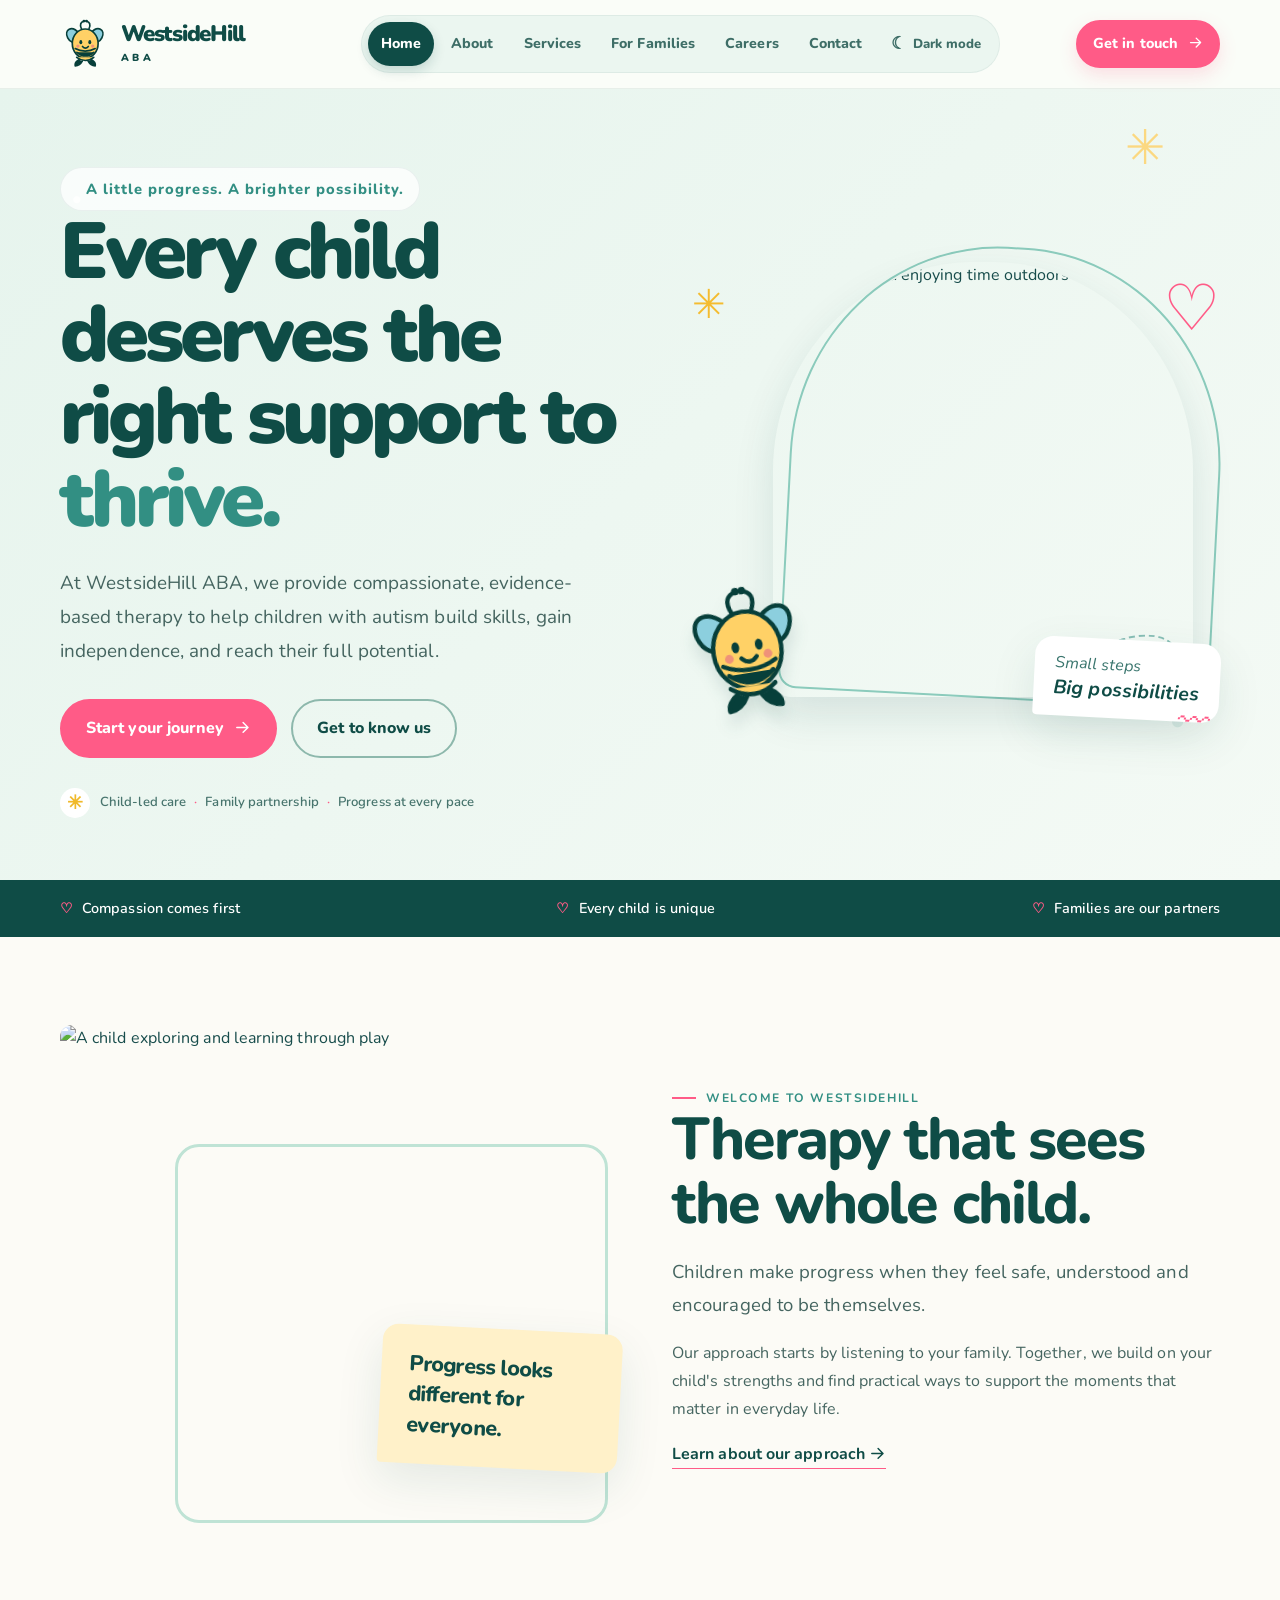
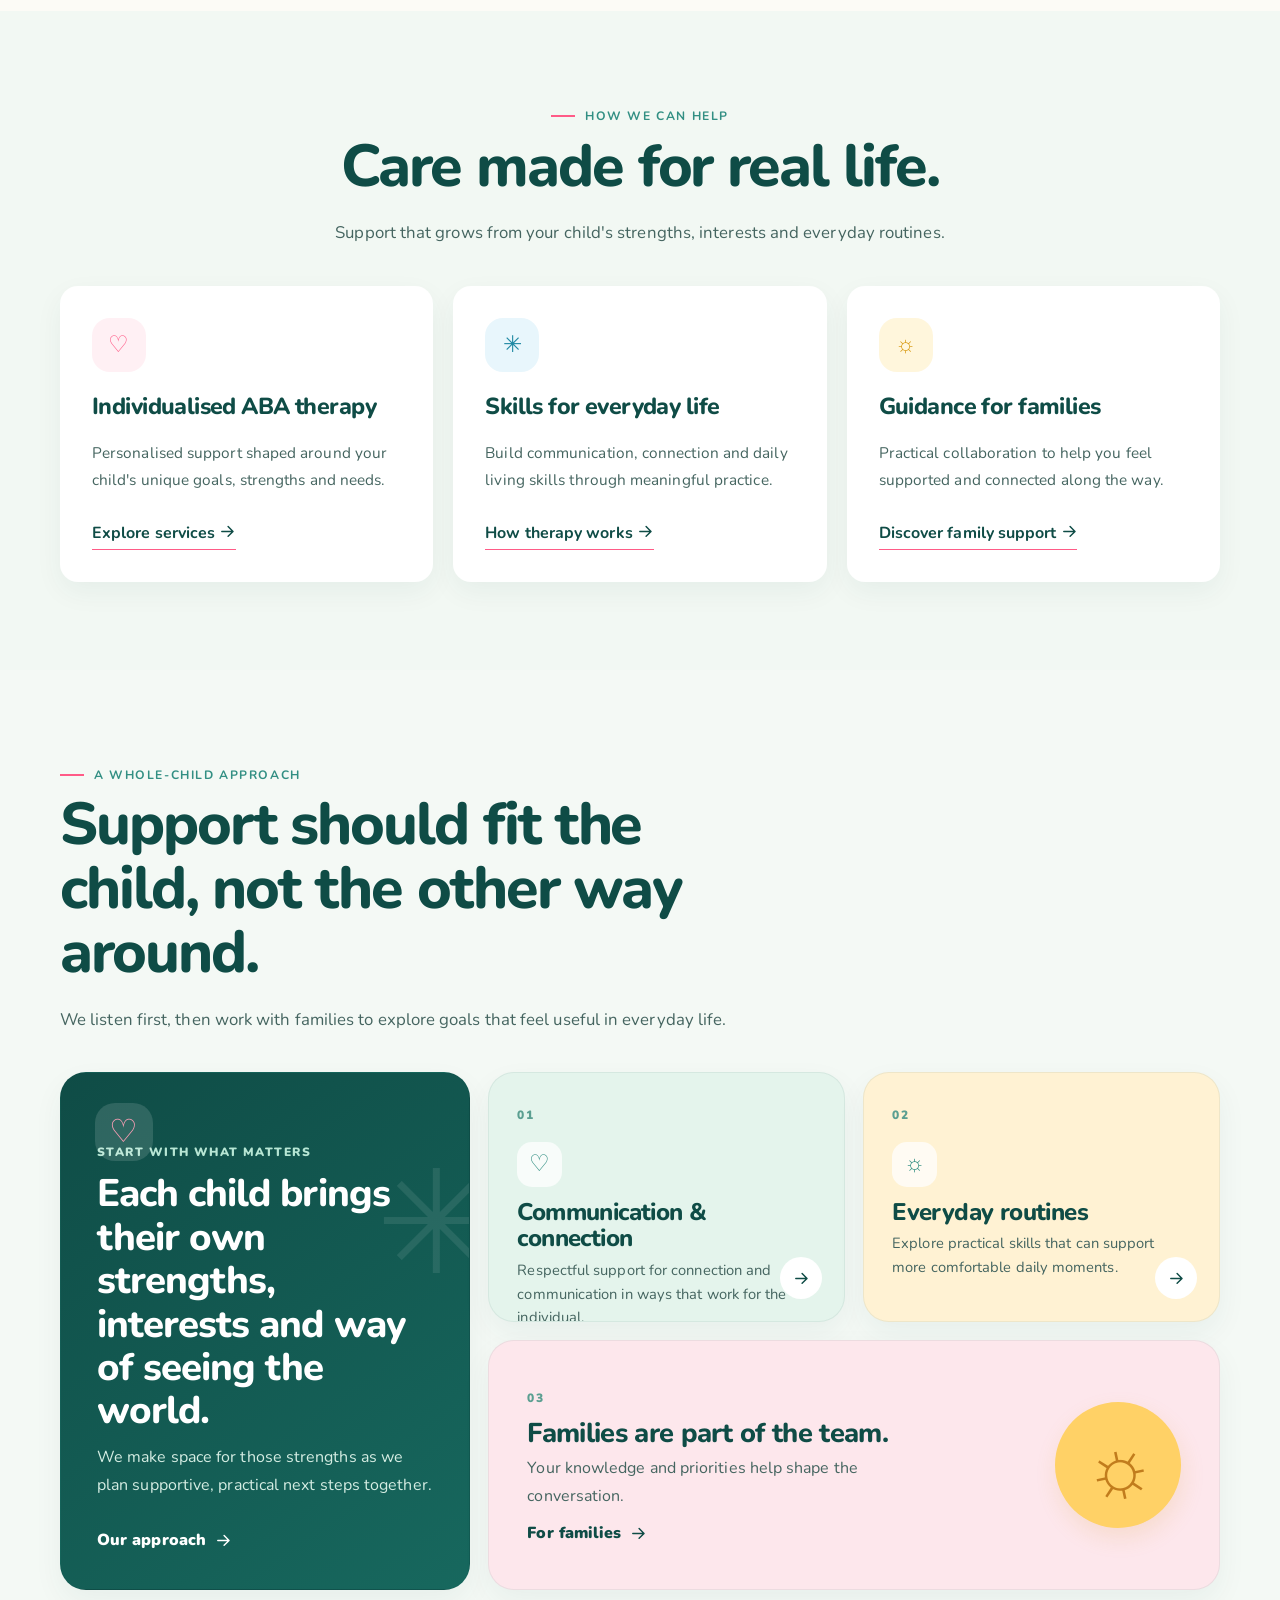
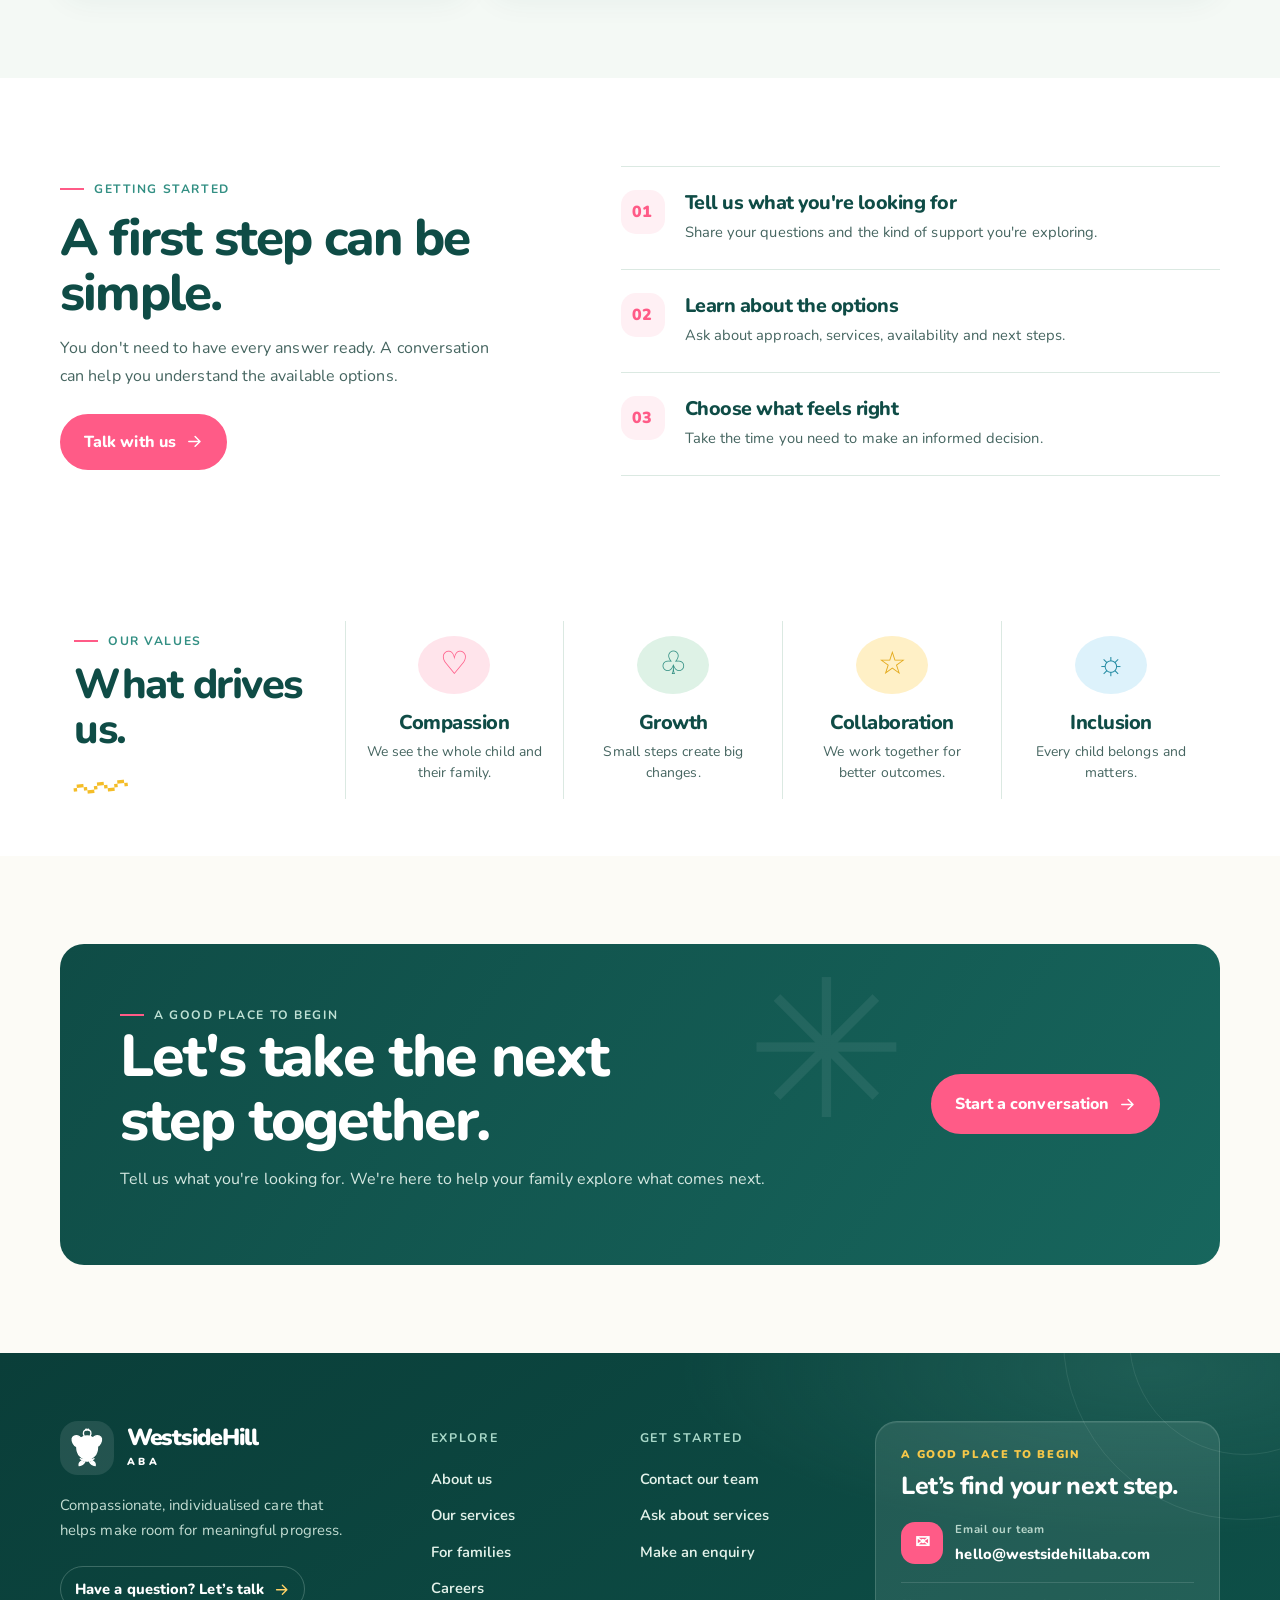
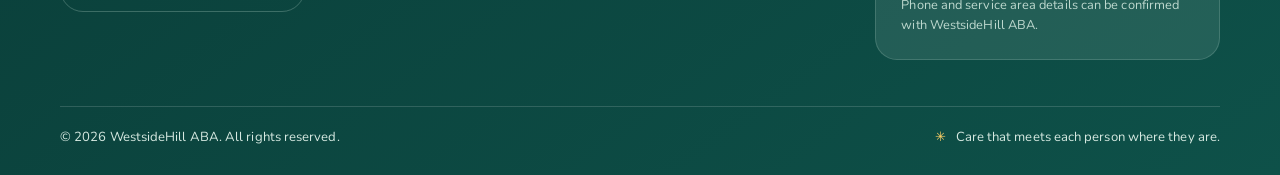
==== index.html @ 53f3d10f "Add files via upload" ====
<!doctype html>
<html lang="en"><head><meta charset="utf-8"><meta name="viewport" content="width=device-width, initial-scale=1"><meta name="description" content="Compassionate, individualised ABA therapy that helps children build meaningful skills alongside the people who know them best."><meta name="theme-color" content="#E6F4ED"><title>WestsideHill ABA | A little progress. A brighter possibility.</title><script>try{if(localStorage.getItem("westsidehill-theme")==="dark")document.documentElement.dataset.theme="dark"}catch(e){}</script><link rel="stylesheet" href="assets/style.css"></head>
<body><div id="site-header"></div><main>
<section class="hero home-hero"><div class="container hero-grid"><div class="hero-copy"><span class="eyebrow">A little progress. A brighter possibility.</span><h1>Every child deserves the right support to <em>thrive.</em></h1><p class="lead">At WestsideHill ABA, we provide compassionate, evidence-based therapy to help children with autism build skills, gain independence, and reach their full potential.</p><div class="hero-actions"><a class="btn" href="contact.html">Start your journey <span><svg class="arrow-icon" viewBox="0 0 24 24" aria-hidden="true" focusable="false"><path d="M4 12h15M13 5l7 7-7 7"/></svg></span></a><a class="btn secondary" href="about.html">Get to know us</a></div><div class="hero-proof"><span class="proof-bee">✳</span><span>Child-led care <i>·</i> Family partnership <i>·</i> Progress at every pace</span></div></div><div class="hero-art"><div class="photo-frame"></div><img class="hero-photo" src="https://images.unsplash.com/photo-1503454537195-1dcabb73ffb9?auto=format&fit=crop&w=1100&q=85" alt="A smiling child enjoying time outdoors"><img class="bee-float" src="assets/bee-mark.svg" alt=""><span class="star" style="left:2%;top:5%">✳</span><span class="scribble" style="right:0;top:6%">♡</span><div class="hero-caption">Small steps<br><strong>Big possibilities</strong><span>〰</span></div><div class="hero-doodle"></div></div></div><span class="decor star-one">✳</span></section>
<div class="trust-strip"><div class="container trust-inner"><span>Compassion comes first</span><span>Every child is unique</span><span>Families are our partners</span></div></div>
<section class="section"><div class="container split"><div class="image-stack reveal"><img src="https://images.unsplash.com/photo-1544776193-352d25ca82cd?auto=format&fit=crop&w=1000&q=85" alt="A child exploring and learning through play"><div class="note-card"><strong>Progress looks different for everyone.</strong></div></div><div class="reveal"><span class="eyebrow">Welcome to WestsideHill</span><h2>Therapy that sees the whole child.</h2><p class="lead">Children make progress when they feel safe, understood and encouraged to be themselves.</p><p>Our approach starts by listening to your family. Together, we build on your child's strengths and find practical ways to support the moments that matter in everyday life.</p><a class="text-link" href="about.html">Learn about our approach <span><svg class="arrow-icon" viewBox="0 0 24 24" aria-hidden="true" focusable="false"><path d="M4 12h15M13 5l7 7-7 7"/></svg></span></a></div></div></section>
<section class="section services-home"><div class="container"><div class="section-head center reveal"><span class="eyebrow">How we can help</span><h2>Care made for real life.</h2><p>Support that grows from your child's strengths, interests and everyday routines.</p></div><div class="cards"><article class="card reveal"><div class="icon-badge coral">♡</div><h3>Individualised ABA therapy</h3><p>Personalised support shaped around your child's unique goals, strengths and needs.</p><a class="text-link" href="services.html">Explore services <svg class="arrow-icon" viewBox="0 0 24 24" aria-hidden="true" focusable="false"><path d="M4 12h15M13 5l7 7-7 7"/></svg></a></article><article class="card reveal"><div class="icon-badge blue">✳</div><h3>Skills for everyday life</h3><p>Build communication, connection and daily living skills through meaningful practice.</p><a class="text-link" href="services.html">How therapy works <svg class="arrow-icon" viewBox="0 0 24 24" aria-hidden="true" focusable="false"><path d="M4 12h15M13 5l7 7-7 7"/></svg></a></article><article class="card reveal"><div class="icon-badge yellow">☼</div><h3>Guidance for families</h3><p>Practical collaboration to help you feel supported and connected along the way.</p><a class="text-link" href="families.html">Discover family support <svg class="arrow-icon" viewBox="0 0 24 24" aria-hidden="true" focusable="false"><path d="M4 12h15M13 5l7 7-7 7"/></svg></a></article></div></div></section>
<section class="section bento-section"><div class="container"><div class="section-head reveal"><span class="eyebrow">A whole-child approach</span><h2>Support should fit the child, not the other way around.</h2><p>We listen first, then work with families to explore goals that feel useful in everyday life.</p></div><div class="bento-grid">
<article class="bento-card bento-main reveal"><div class="bento-symbol">♡</div><span class="bento-kicker">Start with what matters</span><h3>Each child brings their own strengths, interests and way of seeing the world.</h3><p>We make space for those strengths as we plan supportive, practical next steps together.</p><a href="about.html" class="bento-link">Our approach <svg class="arrow-icon" viewBox="0 0 24 24" aria-hidden="true" focusable="false"><path d="M4 12h15M13 5l7 7-7 7"/></svg></a><span class="bento-orbit" aria-hidden="true">✳</span></article>
<article class="bento-card bento-communication reveal"><span class="bento-number">01</span><div class="bento-mini-icon">♡</div><h3>Communication & connection</h3><p>Respectful support for connection and communication in ways that work for the individual.</p><a href="services.html" aria-label="Explore communication and connection support"><svg class="arrow-icon" viewBox="0 0 24 24" aria-hidden="true" focusable="false"><path d="M4 12h15M13 5l7 7-7 7"/></svg></a></article>
<article class="bento-card bento-routines reveal"><span class="bento-number">02</span><div class="bento-mini-icon">☼</div><h3>Everyday routines</h3><p>Explore practical skills that can support more comfortable daily moments.</p><a href="services.html" aria-label="Explore daily living support"><svg class="arrow-icon" viewBox="0 0 24 24" aria-hidden="true" focusable="false"><path d="M4 12h15M13 5l7 7-7 7"/></svg></a></article>
<article class="bento-card bento-family reveal"><div class="bento-family-copy"><span class="bento-number">03</span><h3>Families are part of the team.</h3><p>Your knowledge and priorities help shape the conversation.</p><a class="bento-link" href="families.html">For families <svg class="arrow-icon" viewBox="0 0 24 24" aria-hidden="true" focusable="false"><path d="M4 12h15M13 5l7 7-7 7"/></svg></a></div><div class="family-sun" aria-hidden="true">☼</div></article>
</div></div></section>
<section class="section journey-section"><div class="container journey-wrap"><div class="journey-intro reveal"><span class="eyebrow">Getting started</span><h2>A first step can be simple.</h2><p>You don't need to have every answer ready. A conversation can help you understand the available options.</p><a class="btn" href="contact.html">Talk with us <svg class="arrow-icon" viewBox="0 0 24 24" aria-hidden="true" focusable="false"><path d="M4 12h15M13 5l7 7-7 7"/></svg></a></div><div class="journey-steps"><article class="journey-step reveal"><span>01</span><div><h3>Tell us what you're looking for</h3><p>Share your questions and the kind of support you're exploring.</p></div></article><article class="journey-step reveal"><span>02</span><div><h3>Learn about the options</h3><p>Ask about approach, services, availability and next steps.</p></div></article><article class="journey-step reveal"><span>03</span><div><h3>Choose what feels right</h3><p>Take the time you need to make an informed decision.</p></div></article></div></div></section>
<section class="values-section"><div class="container values-layout"><div class="values-title"><span class="eyebrow">Our values</span><h2>What drives us.</h2><span class="hand-underline">〰</span></div><div class="value"><div class="value-icon pink">♡</div><h3>Compassion</h3><p>We see the whole child and their family.</p></div><div class="value"><div class="value-icon mint">♧</div><h3>Growth</h3><p>Small steps create big changes.</p></div><div class="value"><div class="value-icon gold">☆</div><h3>Collaboration</h3><p>We work together for better outcomes.</p></div><div class="value"><div class="value-icon sky">☼</div><h3>Inclusion</h3><p>Every child belongs and matters.</p></div></div></section>
<section class="section"><div class="container"><div class="cta-band reveal"><div><span class="eyebrow" style="color:#BFE1D5">A good place to begin</span><h2>Let's take the next step together.</h2><p>Tell us what you're looking for. We're here to help your family explore what comes next.</p></div><a class="btn" href="contact.html">Start a conversation <svg class="arrow-icon" viewBox="0 0 24 24" aria-hidden="true" focusable="false"><path d="M4 12h15M13 5l7 7-7 7"/></svg></a></div></div></section>
</main><div id="site-footer"></div><script src="assets/script.js"></script></body></html>
---- assets/style.css ----
@import url('https://fonts.googleapis.com/css2?family=Nunito:wght@400;500;600;700;800;900&display=swap');
:root{--teal:#073F3A;--teal-2:#286D65;--mint:#E5F3EC;--mint-2:#CDE8DE;--blue:#8CCFDE;--yellow:#FFD166;--coral:#EF9279;--cream:#FAF8F1;--ink:#173B39;--white:#fff;--line:#D5E7DF;--shadow:0 16px 45px rgba(7,63,58,.09);--serif:'Playfair Display',Georgia,serif;--sans:'DM Sans',Arial,sans-serif}
*{box-sizing:border-box}html{scroll-behavior:smooth}body{margin:0;background:var(--cream);color:var(--ink);font-family:var(--sans);line-height:1.65}a{color:inherit;text-decoration:none}img{max-width:100%;display:block}button,input,textarea,select{font:inherit}.container{width:min(1160px,calc(100% - 48px));margin:auto}.eyebrow{display:inline-flex;align-items:center;gap:10px;color:var(--teal-2);font-weight:700;letter-spacing:.13em;text-transform:uppercase;font-size:.76rem}.eyebrow:before{content:"";width:24px;height:2px;background:var(--coral)}h1,h2,h3{font-family:var(--serif);font-weight:600;line-height:1.12;color:var(--teal);margin:0 0 20px}h1{font-size:clamp(3rem,7vw,5.7rem);letter-spacing:-.045em}h2{font-size:clamp(2.2rem,4.8vw,3.7rem);letter-spacing:-.035em}h3{font-size:1.55rem}p{margin:0 0 18px;color:#456560}.lead{font-size:1.16rem;max-width:650px}.text-link{font-weight:700;color:var(--teal);border-bottom:1px solid var(--coral);padding-bottom:3px}.btn{display:inline-flex;align-items:center;justify-content:center;gap:10px;padding:15px 22px;border-radius:7px;background:var(--coral);color:#fff;font-weight:700;border:2px solid var(--coral);transition:.22s transform,.22s background,.22s box-shadow}.btn:hover{transform:translateY(-3px);background:#df795f;box-shadow:0 10px 24px rgba(239,146,121,.24)}.btn.secondary{background:transparent;color:var(--teal);border-color:var(--teal)}.btn.secondary:hover{background:var(--teal);color:white}.btn.small{padding:10px 15px;font-size:.9rem}.site-header{position:sticky;top:0;z-index:50;background:rgba(229,243,236,.94);backdrop-filter:blur(14px);border-bottom:1px solid rgba(7,63,58,.08)}.nav-wrap{height:86px;display:flex;align-items:center;justify-content:space-between;gap:24px}.brand{display:flex;align-items:center;gap:9px;min-width:210px}.brand img{width:48px;height:48px}.brand-name{font-family:var(--serif);font-size:1.45rem;line-height:1;color:var(--teal);font-weight:700}.brand-name span{display:block;font:700 .68rem var(--sans);letter-spacing:.35em;margin-top:5px}.nav-links{display:flex;align-items:center;gap:30px}.nav-links a{font-size:.93rem;font-weight:600;color:#315a55;position:relative;padding:8px 0}.nav-links a:after{content:"";position:absolute;left:0;bottom:0;width:0;height:2px;background:var(--coral);transition:width .25s}.nav-links a:hover:after,.nav-links a.active:after{width:100%}.nav-cta{margin-left:4px}.menu-toggle{display:none;background:none;border:0;color:var(--teal);font-size:1.8rem;cursor:pointer}.hero{position:relative;overflow:hidden;background:var(--mint);padding:92px 0 78px}.hero-grid{display:grid;grid-template-columns:1.02fr .98fr;align-items:center;gap:50px}.hero-copy{position:relative;z-index:2}.hero h1 em{font-style:normal;color:var(--teal-2)}.hero .lead{font-size:1.18rem;max-width:590px;margin:26px 0 30px}.hero-actions{display:flex;gap:14px;flex-wrap:wrap}.hero-art{position:relative;min-height:470px}.hero-photo{position:absolute;right:5%;top:3%;width:78%;height:410px;object-fit:cover;border-radius:48% 48% 16px 16px;z-index:1}.photo-frame{position:absolute;right:0;top:0;width:80%;height:430px;border:2px solid var(--teal-2);border-radius:48% 48% 18px 18px;transform:rotate(3deg)}.bee-float{position:absolute;z-index:3;width:145px;left:0;bottom:35px;transform:rotate(-9deg);filter:drop-shadow(0 12px 8px rgba(7,63,58,.12))}.scribble{position:absolute;color:var(--coral);font-size:4rem;font-family:var(--serif);line-height:1}.star{position:absolute;color:#E6B33D;font-size:2.5rem}.hero-doodle{position:absolute;right:8%;bottom:10%;width:100px;height:50px;border:2px dashed var(--teal-2);border-radius:50%;transform:rotate(-18deg);opacity:.55}.trust-strip{background:var(--teal);color:white;padding:17px 0}.trust-inner{display:flex;justify-content:center;gap:clamp(18px,5vw,70px);flex-wrap:wrap;font-size:.9rem;font-weight:600}.trust-inner span:before{content:"✳";color:var(--yellow);margin-right:9px}.section{padding:88px 0}.section-head{max-width:700px;margin-bottom:42px}.section-head.center{text-align:center;margin-inline:auto}.section-head.center .eyebrow{justify-content:center}.section-head p{font-size:1.05rem}.split{display:grid;grid-template-columns:1fr 1fr;gap:64px;align-items:center}.image-stack{position:relative;padding:0 28px 28px 0}.image-stack img{height:470px;width:100%;object-fit:cover;border-radius:12px;position:relative;z-index:1}.image-stack:after{content:"";position:absolute;right:0;bottom:0;width:78%;height:75%;border:3px solid var(--mint-2);border-radius:12px}.note-card{background:var(--yellow);padding:24px 28px;border-radius:8px;max-width:240px;position:absolute;right:-12px;bottom:55px;z-index:2;transform:rotate(3deg);box-shadow:var(--shadow)}.note-card strong{font:600 1.35rem var(--serif);color:var(--teal)}.cards{display:grid;grid-template-columns:repeat(3,1fr);gap:20px}.card{background:white;border:1px solid var(--line);border-radius:12px;padding:30px;transition:.25s transform,.25s box-shadow}.card:hover{transform:translateY(-5px);box-shadow:var(--shadow)}.icon-badge{width:54px;height:54px;border-radius:50%;display:grid;place-items:center;background:var(--mint);color:var(--teal);font-size:1.45rem;margin-bottom:22px}.card p{font-size:.96rem}.card .text-link{display:inline-block;margin-top:8px}.values-grid{display:grid;grid-template-columns:repeat(4,1fr);gap:14px}.value{background:#fff;border:2px solid var(--mint-2);border-radius:12px;padding:27px 22px;min-height:190px}.value .value-icon{font-size:2rem;color:var(--teal-2);margin-bottom:18px}.value h3{font-size:1.35rem;margin-bottom:10px}.value p{font-size:.9rem;margin:0}.cta-band{background:var(--teal);color:white;border-radius:18px;padding:54px 60px;display:flex;align-items:center;justify-content:space-between;gap:32px;position:relative;overflow:hidden}.cta-band:after{content:"✳";position:absolute;right:27%;top:-48px;font-size:12rem;color:rgba(255,255,255,.07)}.cta-band h2{color:white;max-width:600px;margin-bottom:12px}.cta-band p{color:#D4E8E1}.cta-band .btn{position:relative;z-index:2;white-space:nowrap}.page-hero{background:var(--mint);padding:74px 0 70px;position:relative;overflow:hidden}.page-hero h1{font-size:clamp(2.8rem,6vw,4.7rem);max-width:850px}.page-hero .lead{max-width:720px}.crumb{font-size:.85rem;color:var(--teal-2);margin-bottom:22px}.crumb a{text-decoration:underline;text-decoration-color:var(--coral);text-underline-offset:4px}.service-row{display:grid;grid-template-columns:90px 1fr auto;gap:26px;align-items:center;padding:30px 0;border-bottom:1px solid var(--line)}.service-number{font:600 2.5rem var(--serif);color:#9BCFC0}.service-row h3{margin-bottom:8px}.service-row p{max-width:680px;margin:0}.service-row .text-link{white-space:nowrap}.steps{display:grid;grid-template-columns:repeat(3,1fr);gap:18px;counter-reset:step}.step{padding:28px;background:var(--mint);border-radius:12px;counter-increment:step}.step:before{content:"0" counter(step);display:block;font:600 2rem var(--serif);color:var(--coral);margin-bottom:20px}.faq-list{max-width:850px;margin:auto}.faq-item{border-bottom:1px solid var(--line)}.faq-q{width:100%;padding:22px 0;background:none;border:0;text-align:left;display:flex;justify-content:space-between;gap:20px;color:var(--teal);font:600 1.2rem var(--serif);cursor:pointer}.faq-q span:last-child{font:400 1.5rem var(--sans)}.faq-a{display:none;padding:0 40px 20px 0}.faq-item.open .faq-a{display:block}.faq-item.open .faq-q span:last-child{transform:rotate(45deg)}.contact-grid{display:grid;grid-template-columns:.8fr 1.2fr;gap:50px}.contact-panel{background:var(--mint);padding:32px;border-radius:14px}.form{background:#fff;border:1px solid var(--line);border-radius:14px;padding:34px;display:grid;grid-template-columns:1fr 1fr;gap:18px}.field{display:flex;flex-direction:column;gap:7px}.field.full{grid-column:1/-1}.field label{font-weight:700;font-size:.88rem;color:var(--teal)}.field input,.field textarea,.field select{border:1px solid #C8DED5;border-radius:7px;padding:13px 14px;background:#FBFDFB;color:var(--ink);outline:none}.field input:focus,.field textarea:focus,.field select:focus{border-color:var(--teal-2);box-shadow:0 0 0 3px rgba(40,109,101,.1)}.field textarea{min-height:130px;resize:vertical}.form-note{font-size:.82rem;color:#6B8580}.site-footer{background:#073F3A;color:white;padding:62px 0 24px}.footer-grid{display:grid;grid-template-columns:1.4fr 1fr 1fr 1fr;gap:38px;padding-bottom:44px}.footer-brand{display:flex;gap:10px;align-items:center;margin-bottom:18px}.footer-brand img{width:48px;filter:brightness(0) invert(1)}.footer-brand .brand-name{color:white}.site-footer p,.site-footer a{color:#D4E8E1;font-size:.92rem}.site-footer h4{font-size:.9rem;letter-spacing:.1em;text-transform:uppercase;margin:0 0 17px;color:var(--yellow)}.footer-links{display:grid;gap:10px}.footer-bottom{border-top:1px solid rgba(255,255,255,.18);padding-top:20px;display:flex;justify-content:space-between;gap:20px;color:#C5DCD5;font-size:.82rem}.footer-disclaimer{max-width:760px;font-size:.78rem;color:#AFCFC5;margin-top:14px}.reveal{opacity:0;transform:translateY(18px);transition:opacity .7s ease,transform .7s ease}.reveal.visible{opacity:1;transform:none}.decor{position:absolute;pointer-events:none;opacity:.8}.decor.star-one{right:9%;top:20px;color:var(--yellow);font-size:3rem}.decor.loop{right:4%;bottom:15px;width:90px;height:40px;border:2px dashed var(--teal-2);border-radius:50%;transform:rotate(-20deg)}.mobile-cta{display:none}
@media(max-width:900px){.nav-links{gap:17px}.nav-links a{font-size:.86rem}.brand{min-width:auto}.hero-grid{gap:24px}.hero-art{min-height:390px}.hero-photo{height:350px}.photo-frame{height:370px}.cards{grid-template-columns:repeat(2,1fr)}.values-grid{grid-template-columns:repeat(2,1fr)}.footer-grid{grid-template-columns:repeat(2,1fr)}}
@media(max-width:700px){.container{width:min(100% - 36px,560px)}.nav-wrap{height:74px}.brand img{width:42px;height:42px}.brand-name{font-size:1.2rem}.menu-toggle{display:block}.nav-cta{display:none}.nav-links{position:absolute;top:73px;left:0;right:0;background:var(--mint);padding:12px 22px 24px;display:none;flex-direction:column;align-items:stretch;gap:4px;border-bottom:1px solid var(--line);box-shadow:0 18px 24px rgba(7,63,58,.08)}.nav-links.open{display:flex;animation:menuIn .22s ease}.nav-links a{padding:12px 4px;font-size:1rem}.nav-links a:after{bottom:5px}.mobile-cta{display:block;margin-top:12px}.hero{padding:58px 0 52px}.hero-grid{grid-template-columns:1fr;gap:36px}.hero h1{font-size:clamp(2.8rem,13vw,4.2rem)}.hero .lead{font-size:1.05rem;margin:20px 0 24px}.hero-art{min-height:330px;max-width:470px;width:100%;margin:auto}.hero-photo{width:78%;height:300px;right:7%}.photo-frame{width:80%;height:315px;right:1%}.bee-float{width:112px;bottom:10px}.trust-inner{gap:10px 22px;font-size:.78rem}.section{padding:62px 0}.split{grid-template-columns:1fr;gap:36px}.image-stack img{height:350px}.note-card{right:-4px;bottom:35px}.cards{grid-template-columns:1fr}.values-grid{grid-template-columns:1fr 1fr}.value{padding:21px 17px;min-height:170px}.cta-band{padding:34px 26px;display:block}.cta-band .btn{margin-top:18px}.page-hero{padding:52px 0}.page-hero h1{font-size:clamp(2.6rem,12vw,4rem)}.service-row{grid-template-columns:48px 1fr;gap:14px;padding:24px 0}.service-number{font-size:1.8rem}.service-row .text-link{grid-column:2}.steps{grid-template-columns:1fr}.contact-grid{grid-template-columns:1fr;gap:24px}.form{grid-template-columns:1fr;padding:24px}.field.full{grid-column:auto}.footer-grid{grid-template-columns:1fr 1fr;gap:30px 20px}.footer-grid>div:first-child{grid-column:1/-1}.footer-bottom{display:block}.footer-bottom span{display:block;margin-top:8px}}
@media(max-width:390px){.values-grid{grid-template-columns:1fr}.hero-actions .btn{width:100%}.footer-grid{grid-template-columns:1fr}.footer-grid>div:first-child{grid-column:auto}}
@keyframes menuIn{from{opacity:0;transform:translateY(-8px)}to{opacity:1;transform:none}}
@media(prefers-reduced-motion:reduce){*,*:before,*:after{scroll-behavior:auto!important;animation-duration:.01ms!important;transition-duration:.01ms!important}.reveal{opacity:1;transform:none}}

/* WestsideHill's brighter, hand-drawn brand direction */
:root{--teal:#0F4C46;--teal-2:#328F83;--mint:#E6F4ED;--mint-2:#CDE9DD;--blue:#A7D8F0;--yellow:#FFD166;--coral:#FF5B87;--cream:#FCFBF6;--ink:#174C4B;--line:#DBE9E2;--shadow:0 16px 45px rgba(15,76,70,.10)}
.home-hero{padding:78px 0 62px;background:radial-gradient(ellipse at 85% 50%,rgba(255,255,255,.82),transparent 44%),var(--mint)}
.home-hero .hero-grid{grid-template-columns:1.05fr .95fr;gap:25px}.home-hero h1{max-width:660px;font-size:clamp(3.35rem,6.2vw,5.45rem);letter-spacing:-.05em}.home-hero h1 em{color:var(--teal-2)}.home-hero .hero-copy>.eyebrow{letter-spacing:.075em;text-transform:none;font-size:.92rem}.home-hero .hero-copy>.eyebrow:before{width:0}.home-hero .hero .lead,.home-hero .lead{max-width:540px}.home-hero .btn{border-radius:999px;padding:14px 24px}.home-hero .btn.secondary{border-color:#8DB8AC}.home-hero .hero-art{min-height:490px}.home-hero .hero-photo{height:435px;width:78%;border-radius:48% 48% 18px 18px;box-shadow:0 18px 42px rgba(15,76,70,.12)}.home-hero .photo-frame{height:452px;border-color:#8BCBBC}.home-hero .bee-float{width:132px;bottom:20px;left:0}.home-hero .star{color:#F4BC30}.home-hero .scribble{color:var(--coral)}.hero-caption{position:absolute;z-index:4;right:0;bottom:18px;background:#fff;border-radius:18px 18px 18px 4px;padding:15px 20px;color:#39756D;font:italic 1rem var(--serif);box-shadow:var(--shadow);transform:rotate(3deg)}.hero-caption strong{display:block;color:var(--teal);font-size:1.22rem}.hero-caption span{position:absolute;color:var(--coral);right:12px;bottom:-20px;font-size:2rem}.hero-proof{display:flex;align-items:center;gap:10px;margin-top:30px;color:#47746D;font-size:.82rem;font-weight:600}.proof-bee{display:grid;place-items:center;width:30px;height:30px;background:#fff;color:#F0B929;border-radius:50%;font-size:1.2rem}.hero-proof i{font-style:normal;color:var(--coral);padding:0 5px}.trust-strip{background:var(--teal)}.home-hero+.trust-strip .trust-inner{justify-content:space-between}.home-hero+.trust-strip .trust-inner span:before{content:'♡';color:var(--coral)}
.services-home{background:#F2F8F3}.services-home .card{border:0;border-radius:18px;box-shadow:0 10px 28px rgba(15,76,70,.055);padding:32px}.services-home .card h3{font-size:1.45rem}.icon-badge{border-radius:17px}.icon-badge.coral{background:#FFF0F4;color:var(--coral)}.icon-badge.blue{background:#E8F6FC;color:#2089A4}.icon-badge.yellow{background:#FFF6DC;color:#D89A13}
.values-section{padding:48px 0;background:#fff}.values-layout{display:grid;grid-template-columns:1.3fr repeat(4,1fr);align-items:center}.values-title{padding:12px 28px 12px 14px}.values-title h2{font-size:2.6rem;margin:12px 0 0;max-width:230px}.hand-underline{display:block;color:#F4BD28;font-size:3.4rem;line-height:.5;transform:rotate(-6deg);margin:16px 0 0}.values-layout .value{min-height:0;text-align:center;background:none;border:0;border-left:1px solid var(--line);border-radius:0;padding:15px 20px}.value-icon{width:72px;height:58px;margin:0 auto 12px;border-radius:50%;display:grid;place-items:center;font-size:2rem}.value-icon.pink{background:#FFE4EB;color:var(--coral)}.value-icon.mint{background:#DEF2E6;color:#328F83}.value-icon.gold{background:#FFF0C6;color:#E3A91B}.value-icon.sky{background:#DDF2FB;color:#238BA2}.values-layout .value h3{font-size:1.25rem;margin:0 0 8px}.values-layout .value p{font-size:.87rem;margin:0;line-height:1.5}
@media(max-width:900px){.home-hero .hero-grid{grid-template-columns:1fr 1fr}.home-hero h1{font-size:clamp(3rem,6.8vw,4.4rem)}.values-layout{grid-template-columns:repeat(2,1fr);gap:12px}.values-title{grid-column:1/-1;padding:0 10px 8px}.values-title h2{max-width:none}.values-layout .value{border-left:0;border-top:1px solid var(--line)}}
@media(max-width:700px){.home-hero{padding:54px 0 45px}.home-hero .hero-grid{grid-template-columns:1fr;gap:28px}.home-hero h1{font-size:clamp(3rem,12vw,4rem)}.home-hero .hero-art{min-height:345px}.home-hero .hero-photo{height:310px}.home-hero .photo-frame{height:326px}.home-hero .bee-float{width:100px}.hero-caption{bottom:6px;right:0;padding:11px 14px}.hero-proof{align-items:flex-start;font-size:.74rem}.home-hero+.trust-strip .trust-inner{justify-content:center}.values-section{padding:36px 0}.values-title h2{font-size:2.3rem}.values-layout .value{padding:18px 10px}.values-layout .value p{font-size:.82rem}}

/* Shared page system: consistent color, spacious layouts and a single arrow icon */
.arrow-icon{width:1.05em;height:1.05em;display:inline-block;vertical-align:-.16em;flex:none;fill:none;stroke:currentColor;stroke-width:1.8;stroke-linecap:round;stroke-linejoin:round;transition:transform .2s ease}.btn:hover .arrow-icon,.text-link:hover .arrow-icon{transform:translateX(3px)}
.brand-page-hero{background:radial-gradient(circle at 88% 18%,rgba(255,255,255,.8),transparent 22%),linear-gradient(125deg,#E6F4ED 0%,#F3F9F4 100%);padding:66px 0 72px}.brand-page-hero:after{content:"";position:absolute;width:190px;height:190px;border:1px dashed rgba(50,143,131,.24);border-radius:50%;right:7%;bottom:-96px}.brand-page-hero .container{position:relative;z-index:1}.brand-page-hero h1{max-width:850px}.brand-page-hero .lead{max-width:700px}.crumb{margin-bottom:24px}.crumb a{font-weight:600}.page-hero .eyebrow{margin-bottom:10px}
.section[style*="background:#F1F7F2"]{background:#F2F8F3!important}.section-head{margin-bottom:38px}.section-head h2{margin-top:8px}.section-head p{max-width:700px}.section-head.center p{margin-inline:auto}
.service-row{position:relative;background:#fff;border:1px solid var(--line);border-radius:16px;padding:24px 26px;margin:12px 0;grid-template-columns:62px 1fr auto;transition:transform .2s ease,box-shadow .2s ease,border-color .2s ease}.service-row:hover{transform:translateY(-2px);box-shadow:var(--shadow);border-color:#B8DCCF}.service-number{width:48px;height:48px;display:grid;place-items:center;background:#E8F5EE;border-radius:15px;color:var(--teal-2);font-size:1.65rem}.service-row h3{font-size:1.38rem}.service-row .text-link{border:0;display:inline-flex;align-items:center;gap:7px}.steps .step{border:1px solid #DDECE4;background:#fff;border-radius:17px;padding:30px;box-shadow:0 10px 24px rgba(15,76,70,.045)}.steps .step:before{width:48px;height:48px;border-radius:50%;display:grid;place-items:center;background:#FFF0F4;color:var(--coral);font-size:1.2rem;margin-bottom:20px}
.brand-page-hero+.section .image-stack img{border-radius:24px}.image-stack:after{border-color:#BFE3D5;border-radius:24px}.note-card{border-radius:16px 16px 16px 4px;background:#FFF1C9}.values-grid .value{background:#fff;border:1px solid var(--line);border-radius:16px;transition:transform .2s ease,box-shadow .2s ease}.values-grid .value:hover{transform:translateY(-3px);box-shadow:var(--shadow)}.values-grid .value-icon{width:50px;height:50px;display:grid;place-items:center;background:#E6F4ED;border-radius:15px;color:var(--teal-2)}
.contact-grid{align-items:start}.contact-panel{border-radius:20px;background:linear-gradient(145deg,#E6F4ED,#F4FAF5);border:1px solid #D7EAE0}.form{border:1px solid var(--line);border-radius:20px;box-shadow:0 12px 34px rgba(15,76,70,.055)}.field input,.field textarea,.field select{border-radius:10px}.field input:focus,.field textarea:focus,.field select:focus{border-color:var(--teal-2);box-shadow:0 0 0 4px rgba(50,143,131,.12)}.faq-item{border-color:#D9E9E1}.faq-q{font-size:1.25rem}.faq-item.open .faq-q{color:var(--teal-2)}
.cta-band{border-radius:24px;background:linear-gradient(125deg,#0F4C46,#17665D)}.cta-band .btn{border-radius:999px;min-width:180px}.site-footer{background:#0B403C}.footer-links a:hover{color:#FFD166}.site-header{background:rgba(230,244,237,.94)}
@media(max-width:700px){.brand-page-hero{padding:48px 0 52px}.brand-page-hero:after{width:120px;height:120px;right:-20px;bottom:-65px}.service-row{grid-template-columns:44px 1fr;gap:12px;padding:20px 16px}.service-number{width:40px;height:40px;font-size:1.3rem}.service-row h3{font-size:1.2rem}.service-row .text-link{grid-column:2}.brand-page-hero+.section .image-stack img{height:330px}.contact-panel,.form{padding:25px}.cta-band{border-radius:19px}}

/* Friendly type, more expressive navigation, and consistent page polish */
:root{--sans:'Nunito',Arial,sans-serif;--serif:'Nunito',Arial,sans-serif}
body{font-family:var(--sans);font-size:16px;letter-spacing:.005em}
h1,h2,h3,.brand-name,.note-card strong,.faq-q{font-family:var(--serif);letter-spacing:-.035em;font-weight:800}
h1{line-height:1.04;letter-spacing:-.045em}h2{line-height:1.08}h3{letter-spacing:-.025em}
p{line-height:1.75}
.site-header{background:rgba(250,253,249,.88);border-bottom:1px solid rgba(15,76,70,.08);transition:background .3s ease,box-shadow .3s ease,border-color .3s ease}
.site-header.is-scrolled{background:rgba(255,255,255,.96);box-shadow:0 10px 30px rgba(15,76,70,.10);border-color:rgba(15,76,70,.04)}
.nav-wrap{height:88px;transition:height .3s ease}.is-scrolled .nav-wrap{height:74px}
.brand{gap:11px;min-width:225px;transition:transform .25s ease}.brand:hover{transform:translateY(-1px)}.brand img{width:50px;height:50px;transition:transform .35s cubic-bezier(.2,.8,.2,1)}.brand:hover img{transform:rotate(-8deg) scale(1.05)}.brand-name{font-size:1.4rem;line-height:.98;font-weight:900;letter-spacing:-.055em}.brand-name span{font-family:var(--sans);font-weight:900;letter-spacing:.32em;font-size:.64rem;margin-top:6px}
.nav-links{gap:4px;padding:6px;background:rgba(230,244,237,.7);border:1px solid rgba(15,76,70,.06);border-radius:999px}
.nav-links a:not(.btn){z-index:0;padding:10px 13px;border-radius:999px;font-size:.89rem;font-weight:800;color:#3E6E67;transition:color .22s ease,transform .22s ease,background .22s ease}
.nav-links a:not(.btn):after{display:none}.nav-links a:not(.btn):hover{color:var(--teal);transform:translateY(-1px);background:rgba(255,255,255,.85)}.nav-links a.active:not(.btn){color:#fff;background:var(--teal);box-shadow:0 5px 12px rgba(15,76,70,.18)}
.nav-cta{margin-left:0;box-shadow:0 7px 18px rgba(255,91,135,.19)}.btn{border-radius:999px;font-weight:800;letter-spacing:.005em}.btn:focus-visible,.nav-links a:focus-visible,.menu-toggle:focus-visible,.faq-q:focus-visible,.text-link:focus-visible{outline:3px solid #F2BC35;outline-offset:3px}
.menu-toggle{width:46px;height:46px;border-radius:50%;border:1px solid rgba(15,76,70,.12);background:#fff;display:none;align-items:center;justify-content:center;flex-direction:column;gap:5px;padding:0;box-shadow:0 4px 12px rgba(15,76,70,.07)}.menu-toggle span{width:18px;height:2px;border-radius:2px;background:var(--teal);transition:transform .24s ease,opacity .2s ease,width .2s ease}.menu-toggle span:nth-child(2){width:13px;margin-left:5px}.menu-toggle.is-open span:first-child{transform:translateY(7px) rotate(45deg)}.menu-toggle.is-open span:nth-child(2){opacity:0;width:18px}.menu-toggle.is-open span:last-child{transform:translateY(-7px) rotate(-45deg)}
.arrow-icon{width:1.05em;height:1.05em;stroke-width:2.1}
.hero,.home-hero{background-image:radial-gradient(circle at 6% 14%,rgba(255,255,255,.82) 0 3px,transparent 4px),radial-gradient(circle at 92% 80%,rgba(50,143,131,.12) 0 5px,transparent 6px),linear-gradient(135deg,#E6F4ED,#F4FAF5)}
.home-hero .hero-copy>.eyebrow{background:rgba(255,255,255,.75);padding:9px 15px;border-radius:999px;border:1px solid rgba(15,76,70,.07);font-weight:800}.home-hero h1{font-weight:900}.home-hero .lead{line-height:1.8}
.brand-page-hero{background-image:radial-gradient(circle at 90% 12%,rgba(255,255,255,.8),transparent 24%),linear-gradient(135deg,#E6F4ED 0%,#F8FBF6 100%)}.brand-page-hero h1{font-size:clamp(3rem,6vw,4.75rem);font-weight:900;max-width:900px}.brand-page-hero .eyebrow{padding:7px 13px;border-radius:999px;background:rgba(255,255,255,.65);letter-spacing:.09em}
.card,.value,.step,.contact-panel,.form{box-shadow:0 10px 28px rgba(15,76,70,.055)}.card{border-radius:20px}.card h3{font-size:1.48rem}.icon-badge{border-radius:18px}.values-layout .value{box-shadow:none}.service-row{border-radius:18px}.contact-panel,.form{border-radius:22px}
.faq-q{font-weight:800}.faq-item{transition:padding .2s ease}.faq-item.open{padding-left:14px;border-left:3px solid var(--coral)}
.reveal{transition:opacity .65s ease,transform .65s cubic-bezier(.2,.75,.25,1);transition-delay:var(--reveal-delay,0ms)}.reveal.visible{transition-delay:0ms}.card.reveal,.service-row.reveal,.step.reveal,.faq-item.reveal,.value.reveal{transform:translateY(16px) scale(.99)}.card.reveal.visible,.service-row.reveal.visible,.step.reveal.visible,.faq-item.reveal.visible,.value.reveal.visible{transform:none}
.site-footer{background:linear-gradient(140deg,#0B403C,#0F5149)}.footer-brand img{transition:transform .3s ease}.footer-brand:hover img{transform:rotate(-8deg)}
@media(max-width:1000px){.nav-links{gap:1px}.nav-links a:not(.btn){padding:9px 10px;font-size:.84rem}.brand{min-width:auto}.brand-name{font-size:1.25rem}}
@media(max-width:700px){body.menu-open{overflow:hidden}.site-header{background:rgba(255,255,255,.96)}.nav-wrap,.is-scrolled .nav-wrap{height:72px}.menu-toggle{display:flex;position:relative;z-index:61}.nav-cta{display:none}.nav-links{position:fixed;inset:72px 0 0;z-index:60;display:flex;flex-direction:column;align-items:stretch;justify-content:flex-start;gap:8px;padding:22px 24px 32px;border:0;border-radius:0;background:rgba(246,251,247,.98);backdrop-filter:blur(20px);box-shadow:0 20px 40px rgba(15,76,70,.13);visibility:hidden;opacity:0;transform:translateY(-12px);transition:opacity .25s ease,transform .3s cubic-bezier(.2,.8,.2,1),visibility .3s;overflow-y:auto}.nav-links.open{display:flex;visibility:visible;opacity:1;transform:none;animation:none}.nav-links a:not(.btn){display:flex;align-items:center;justify-content:space-between;padding:15px 16px;border-radius:14px;background:rgba(255,255,255,.7);font-size:1.05rem}.nav-links a:not(.btn):after{display:block;content:'›';position:static;width:auto;height:auto;background:none;color:#92BDB0;font-size:1.5rem;line-height:1;transition:transform .2s ease}.nav-links a:not(.btn):hover:after{transform:translateX(4px)}.nav-links a.active:not(.btn){color:#fff;background:var(--teal)}.nav-links a.active:not(.btn):after{color:#fff}.mobile-cta{display:flex;margin-top:8px;padding:15px 18px;justify-content:center}.brand-page-hero h1{font-size:clamp(2.7rem,11vw,4rem)}.home-hero .hero-copy>.eyebrow{font-size:.78rem}.reveal{transition-duration:.5s}}
@media(prefers-reduced-motion:reduce){.site-header,.nav-wrap,.brand,.brand img,.nav-links,.nav-links a,.menu-toggle span,.reveal,.card,.service-row,.step,.faq-item{transition:none!important;animation:none!important}.reveal{opacity:1;transform:none!important}}

/* Landing-page bento and responsive navigation panel */
.bento-section{background:#F4F9F5}.bento-section .section-head{max-width:760px}.bento-section .section-head h2{max-width:700px}.bento-grid{display:grid;grid-template-columns:1.15fr 1fr 1fr;grid-template-rows:250px 250px;gap:18px}.bento-card{position:relative;overflow:hidden;border-radius:26px;padding:28px;border:1px solid rgba(15,76,70,.07);box-shadow:0 12px 30px rgba(15,76,70,.055);transition:transform .28s ease,box-shadow .28s ease}.bento-card:hover{transform:translateY(-4px);box-shadow:0 20px 40px rgba(15,76,70,.11)}.bento-main{grid-row:span 2;background:linear-gradient(145deg,#0F4C46,#17685E);color:#fff;padding:36px;display:flex;flex-direction:column;align-items:flex-start;justify-content:flex-end}.bento-symbol{position:absolute;top:30px;left:34px;width:58px;height:58px;border-radius:20px;background:rgba(255,255,255,.13);display:grid;place-items:center;color:#FF9FB7;font-size:2rem}.bento-kicker,.bento-number{font-size:.75rem;font-weight:900;letter-spacing:.12em;text-transform:uppercase;color:#5B9F91}.bento-main .bento-kicker{color:#B7E6D4}.bento-main h3{max-width:430px;margin:10px 0;color:white;font-size:clamp(1.9rem,3vw,2.8rem);line-height:1.13}.bento-main p{max-width:410px;color:#D5EDE3}.bento-link,.bento-card>a{display:inline-flex;align-items:center;gap:9px;color:inherit;font-weight:900;margin-top:10px}.bento-main .bento-link{color:#FFF}.bento-orbit{position:absolute;right:-28px;top:34px;font-size:9rem;color:rgba(255,255,255,.09);animation:orbitFloat 8s ease-in-out infinite}.bento-communication{background:#E4F4EC}.bento-routines{background:#FFF2D3}.bento-card:not(.bento-main):not(.bento-family) h3{max-width:250px;margin:12px 0 7px;font-size:1.5rem}.bento-card:not(.bento-main):not(.bento-family) p{max-width:290px;font-size:.92rem;line-height:1.6}.bento-mini-icon{width:45px;height:45px;margin-top:14px;border-radius:15px;background:rgba(255,255,255,.74);display:grid;place-items:center;font-size:1.45rem;color:var(--teal-2)}.bento-card:not(.bento-main):not(.bento-family)>a{position:absolute;right:22px;bottom:22px;width:42px;height:42px;border-radius:50%;background:#fff;display:grid;place-items:center;color:var(--teal);transition:transform .2s ease}.bento-card:not(.bento-main):not(.bento-family)>a:hover{transform:translateX(3px)}.bento-family{grid-column:2/4;background:#FDE7EC;display:flex;align-items:center;justify-content:space-between;padding:32px 38px}.bento-family-copy{position:relative;z-index:1}.bento-family h3{margin:9px 0 4px;font-size:1.7rem}.bento-family p{margin:0;max-width:360px}.bento-family .bento-link{color:var(--teal)}.family-sun{width:126px;height:126px;border-radius:50%;background:#FFD166;color:#C17C1D;display:grid;place-items:center;font-size:5rem;box-shadow:0 10px 22px rgba(218,157,42,.15);transform:rotate(-12deg)}
.journey-section{background:#fff}.journey-wrap{display:grid;grid-template-columns:.9fr 1.1fr;gap:70px;align-items:center}.journey-intro h2{font-size:clamp(2.3rem,4vw,3.4rem);margin:12px 0}.journey-intro p{max-width:430px;margin-bottom:24px}.journey-intro .btn{padding:13px 22px}.journey-steps{border-top:1px solid var(--line)}.journey-step{display:flex;align-items:flex-start;gap:20px;padding:23px 0;border-bottom:1px solid var(--line)}.journey-step>span{flex:none;width:44px;height:44px;display:grid;place-items:center;border-radius:15px;background:#FFF0F4;color:var(--coral);font-weight:900}.journey-step h3{margin:2px 0 6px;font-size:1.23rem}.journey-step p{margin:0;font-size:.92rem}
@keyframes orbitFloat{0%,100%{transform:translateY(0) rotate(0)}50%{transform:translateY(12px) rotate(10deg)}}
@media(max-width:900px){.nav-wrap,.is-scrolled .nav-wrap{height:72px}.menu-toggle{display:flex;position:relative;z-index:61}.nav-cta{display:none}.nav-links{position:absolute;top:100%;left:0;right:0;z-index:60;display:flex;flex-direction:column;align-items:stretch;justify-content:flex-start;gap:8px;padding:20px 24px calc(24px + env(safe-area-inset-bottom));margin:0;border:0;border-top:1px solid rgba(15,76,70,.08);border-radius:0 0 22px 22px;background:rgba(248,252,248,.99);backdrop-filter:blur(16px);box-shadow:0 18px 34px rgba(15,76,70,.14);max-height:calc(100vh - 72px);max-height:calc(100dvh - 72px);overflow-y:auto;overscroll-behavior:contain;visibility:hidden;opacity:0;transform:translateY(-10px);pointer-events:none;transition:opacity .22s ease,transform .28s cubic-bezier(.2,.8,.2,1),visibility .28s}.nav-links.open{display:flex;visibility:visible;opacity:1;transform:none;pointer-events:auto;animation:none}.nav-links a:not(.btn){display:flex;align-items:center;justify-content:space-between;padding:14px 16px;border-radius:14px;background:#fff;font-size:1.03rem}.nav-links a:not(.btn):after{display:block;content:'›';position:static;width:auto;height:auto;background:none;color:#92BDB0;font-size:1.5rem;line-height:1;transition:transform .2s ease}.nav-links a:not(.btn):hover:after{transform:translateX(4px)}.nav-links a.active:not(.btn){color:#fff;background:var(--teal)}.nav-links a.active:not(.btn):after{color:#fff}.mobile-cta{display:flex;margin-top:6px;padding:15px 18px;justify-content:center}.bento-grid{grid-template-columns:1fr 1fr;grid-template-rows:repeat(2,minmax(230px,auto))}.bento-main{grid-row:span 2}.bento-family{grid-column:2;grid-row:2;align-items:flex-start;flex-direction:column;padding:25px}.family-sun{position:absolute;right:-20px;bottom:-20px;width:98px;height:98px;font-size:4rem}.bento-family p{max-width:270px}.journey-wrap{gap:42px}}
@media(max-width:700px){.bento-section{padding:58px 0}.bento-section .section-head{margin-bottom:28px}.bento-grid{grid-template-columns:1fr;grid-template-rows:auto;gap:13px}.bento-card{min-height:225px;border-radius:22px;padding:23px}.bento-main{grid-row:auto;min-height:350px;padding:27px}.bento-main .bento-symbol{top:24px;left:26px}.bento-main h3{font-size:2.15rem}.bento-communication,.bento-routines{min-height:240px}.bento-family{grid-column:auto;grid-row:auto;min-height:225px;padding:24px}.bento-family h3{font-size:1.55rem;max-width:260px}.family-sun{width:76px;height:76px;right:-9px;bottom:-9px;font-size:3.2rem}.journey-section{padding:56px 0}.journey-wrap{grid-template-columns:1fr;gap:30px}.journey-step{gap:14px;padding:18px 0}.journey-step h3{font-size:1.1rem}.nav-links{width:100%;border-radius:0 0 18px 18px}.nav-links a:not(.btn){min-height:52px}}
@media(prefers-reduced-motion:reduce){.bento-orbit{animation:none}.bento-card{transition:none}}

/* Page-specific details for a more considered, playful experience */
.page-about .values-grid .value:nth-child(1){background:#FFF1F4}.page-about .values-grid .value:nth-child(2){background:#EDF8F0}.page-about .values-grid .value:nth-child(3){background:#FFF7E1}.page-about .values-grid .value:nth-child(4){background:#EEF8FC}
.page-services .service-row{min-height:126px}.page-services .service-number{font-family:var(--sans);font-weight:900;box-shadow:inset 0 0 0 1px rgba(50,143,131,.08)}.page-services .service-row:nth-child(odd){background:#FCFEFC}.page-services .steps .step:nth-child(1){background:#FFF1F4}.page-services .steps .step:nth-child(2){background:#EDF8F0}.page-services .steps .step:nth-child(3){background:#FFF7E1}
.page-families .cards .card{position:relative;overflow:hidden;min-height:250px}.page-families .cards .card:nth-child(1){background:#FFF1F4}.page-families .cards .card:nth-child(2){background:#EDF8F0}.page-families .cards .card:nth-child(3){background:#FFF7E1}.page-families .cards .card:after{content:"";position:absolute;right:-28px;top:-36px;width:120px;height:120px;border:1px solid rgba(15,76,70,.1);border-radius:50%;pointer-events:none}.faq-q{transition:color .2s ease}.faq-q span:last-child{transition:transform .25s ease,color .2s ease}.faq-a{display:block;max-height:0;overflow:hidden;opacity:0;padding:0 40px 0 0;transition:max-height .35s ease,opacity .25s ease,padding .25s ease}.faq-item.open .faq-a{display:block;max-height:240px;opacity:1;padding:0 40px 20px 0}.faq-item.open .faq-q span:last-child{color:var(--coral)}
.page-careers .values-grid .value{position:relative;overflow:hidden;min-height:215px;padding-top:32px}.page-careers .values-grid .value:nth-child(1){background:#FFF1F4}.page-careers .values-grid .value:nth-child(2){background:#EDF8F0}.page-careers .values-grid .value:nth-child(3){background:#EEF8FC}.page-careers .values-grid .value:nth-child(4){background:#FFF7E1}.page-careers .values-grid .value:after{content:"✳";position:absolute;right:10px;top:7px;font-size:3.7rem;color:rgba(50,143,131,.08)}
.page-contact .contact-panel{position:relative;overflow:hidden}.page-contact .contact-panel:after{content:"✳";position:absolute;right:-17px;bottom:-46px;font-size:11rem;line-height:1;color:rgba(50,143,131,.09);pointer-events:none}.page-contact .contact-panel>*{position:relative;z-index:1}.page-contact .contact-panel p strong{color:var(--teal);font-weight:900}.page-contact .form{position:relative}.page-contact .form:before{content:"";position:absolute;left:28px;right:28px;top:0;height:4px;border-radius:0 0 5px 5px;background:linear-gradient(90deg,var(--coral) 0 28%,var(--yellow) 28% 53%,var(--blue) 53% 75%,#7BC6A2 75%)}
.page-about .cta-band,.page-services .cta-band,.page-families .cta-band,.page-careers .cta-band{background:linear-gradient(130deg,#104B46,#1B7064)}
@media(max-width:700px){.page-services .service-row{min-height:0}.page-families .cards .card{min-height:0}.page-careers .values-grid .value{min-height:170px}.page-families .faq-item.open .faq-a{max-height:340px}.page-contact .contact-panel:after{font-size:8rem;right:-20px;bottom:-34px}.page-contact .form:before{left:22px;right:22px}}
@media(max-width:900px){body.menu-open{overflow:hidden}.site-header{z-index:1000;backdrop-filter:none;-webkit-backdrop-filter:none}.nav-links{position:fixed;top:72px;left:0;right:0;bottom:0;width:auto;max-height:none;height:calc(100vh - 72px);height:calc(100dvh - 72px);border-radius:0;background:#F7FBF7;overflow-y:auto;overflow-x:hidden;-webkit-overflow-scrolling:touch;overscroll-behavior:contain;touch-action:pan-y;padding:18px 22px calc(26px + env(safe-area-inset-bottom));box-shadow:0 18px 34px rgba(15,76,70,.16);z-index:1001;pointer-events:none;visibility:hidden}.nav-links.open{pointer-events:auto;visibility:visible}.nav-links a:not(.btn){flex:none}.nav-links .mobile-cta{flex:none;margin:8px 0 0}.menu-toggle{z-index:1002}}

/* Footer refresh */
.site-footer{position:relative;isolation:isolate;overflow:hidden;padding:68px 0 26px;background:radial-gradient(ellipse at 90% 4%,rgba(91,159,145,.22),transparent 29%),linear-gradient(145deg,#0A3E39,#0E5149)}.site-footer:before,.site-footer:after{content:"";position:absolute;z-index:-1;border:1px solid rgba(224,246,235,.09);border-radius:50%;pointer-events:none}.site-footer:before{width:360px;height:360px;right:-145px;top:-195px}.site-footer:after{width:230px;height:230px;right:-81px;top:-130px}.site-footer .container{position:relative}.footer-grid{grid-template-columns:1.25fr .65fr .75fr 1.28fr;gap:34px;padding-bottom:46px;align-items:start}.footer-brand-col{max-width:300px}.footer-brand{gap:13px;margin-bottom:18px}.footer-brand img{width:54px;height:54px;padding:7px;border-radius:18px;background:rgba(255,255,255,.1)}.footer-brand .brand-name{font-size:1.45rem;line-height:1}.footer-brand-col>p{max-width:290px;color:#C4DDD3;font-size:.93rem;line-height:1.7}.footer-link-col h4{margin:7px 0 19px;color:#A8D8C8;font-size:.78rem;letter-spacing:.14em}.footer-links{gap:12px}.footer-links a{width:fit-content;color:#E2F1E9;font-weight:650;transition:color .2s ease,transform .2s ease}.footer-links a:hover{color:#FFD166;transform:translateX(3px)}.footer-contact-link{display:inline-flex;align-items:center;gap:10px;margin-top:5px;padding:10px 14px;border:1px solid rgba(218,243,231,.24);border-radius:999px;color:#FFF!important;font-weight:800;transition:background .2s ease,border-color .2s ease}.footer-contact-link:hover{background:rgba(255,255,255,.1);border-color:rgba(218,243,231,.52)}.footer-contact-link .arrow-icon{color:#FFD166}.footer-contact-card{padding:24px 25px;border-radius:22px;background:rgba(235,248,240,.1);border:1px solid rgba(221,243,232,.17);box-shadow:inset 0 1px rgba(255,255,255,.08)}.footer-card-label{display:block;margin-bottom:8px;color:#F6C849;font-size:.7rem;font-weight:900;letter-spacing:.14em;text-transform:uppercase}.footer-contact-card h3{color:#fff;font-size:1.55rem;margin:0 0 19px;line-height:1.15}.footer-email{display:flex;align-items:center;gap:12px;color:#fff!important;font-weight:800;overflow-wrap:anywhere}.footer-contact-icon{width:42px;height:42px;display:grid;place-items:center;flex:none;border-radius:14px;background:#FF5B87;color:#fff;font-size:1.15rem}.footer-email small{display:block;margin-bottom:3px;color:#B9D7CC;font-size:.72rem;font-weight:700;letter-spacing:.05em}.footer-email:hover .footer-contact-icon{transform:rotate(-7deg)}.footer-contact-icon{transition:transform .2s ease}.footer-contact-card>p{margin:16px 0 0;padding-top:13px;border-top:1px solid rgba(255,255,255,.13);color:#BDD8CE;font-size:.8rem;line-height:1.55}.footer-bottom{align-items:center;border-top:1px solid rgba(255,255,255,.15);padding-top:20px;color:#D6E9E1}.footer-signoff{display:flex;align-items:center;gap:9px}.footer-spark{color:#FFD166}.footer-disclaimer{max-width:850px;margin-top:13px;padding-left:14px;border-left:2px solid rgba(255,209,102,.52);color:#AFCFC5;line-height:1.6}
@media(max-width:900px){.footer-grid{grid-template-columns:1fr 1fr;gap:30px 28px}.footer-brand-col,.footer-contact-card{grid-column:1/-1;max-width:none}.footer-brand-col>p{max-width:440px}.footer-contact-card{max-width:none}}
@media(max-width:600px){.site-footer{padding:52px 0 22px}.footer-grid{grid-template-columns:1fr 1fr;gap:28px 16px;padding-bottom:32px}.footer-brand-col,.footer-contact-card{grid-column:1/-1}.footer-link-col h4{margin-bottom:14px}.footer-links{gap:10px}.footer-contact-card{padding:21px;border-radius:19px}.footer-bottom{display:flex;flex-direction:column;align-items:flex-start;gap:8px}.footer-bottom span{margin-top:0}.footer-signoff{font-size:.8rem}.footer-disclaimer{font-size:.74rem}}
@media(max-width:380px){.footer-grid{grid-template-columns:1fr}.footer-brand-col,.footer-contact-card{grid-column:auto}.footer-brand-col>p{max-width:none}}

/* Theme control */
.theme-toggle{display:inline-flex;align-items:center;justify-content:center;gap:7px;flex:none;padding:9px 12px;border:0;border-radius:999px;background:transparent;color:#3E6E67;font:800 .82rem var(--sans);white-space:nowrap;cursor:pointer;transition:background .2s ease,color .2s ease,transform .2s ease}.theme-toggle:hover{background:rgba(255,255,255,.86);color:var(--teal);transform:translateY(-1px)}.theme-toggle-icon{font-size:1.05rem;line-height:1}.theme-toggle:focus-visible{outline:3px solid #F2BC35;outline-offset:3px}
@media(max-width:900px){.theme-toggle{justify-content:flex-start;width:100%;min-height:52px;padding:13px 16px;border-radius:14px;background:#EAF5EF;font-size:.98rem}.theme-toggle-icon{width:22px;text-align:center}.theme-toggle:hover{background:#DFEFE6;transform:none}}
html[data-theme="dark"]{color-scheme:dark;--teal:#C8EBDE;--teal-2:#78C7B3;--mint:#1B3832;--mint-2:#31564D;--blue:#87BED8;--yellow:#FFD166;--coral:#FF829E;--cream:#101D1A;--ink:#E7F1EC;--white:#1B2B27;--line:#304B44;--shadow:0 18px 42px rgba(0,0,0,.28)}
html[data-theme="dark"] body{background:#101D1A;color:#E7F1EC}
html[data-theme="dark"] p{color:#BBD0C8}
html[data-theme="dark"] .site-header{background:rgba(18,37,33,.95);border-color:rgba(200,235,222,.09)}html[data-theme="dark"] .site-header.is-scrolled{background:rgba(16,31,27,.97);box-shadow:0 10px 28px rgba(0,0,0,.28)}
html[data-theme="dark"] .nav-links{background:rgba(29,55,49,.9);border-color:rgba(200,235,222,.09)}html[data-theme="dark"] .nav-links a:not(.btn){color:#C0DDD2}html[data-theme="dark"] .nav-links a:not(.btn):hover{background:rgba(255,255,255,.08);color:#fff}html[data-theme="dark"] .nav-links a.active:not(.btn){background:#347B6D;color:#fff}
html[data-theme="dark"] .theme-toggle{color:#E4F1EA}html[data-theme="dark"] .theme-toggle:hover{background:rgba(255,255,255,.1)}html[data-theme="dark"] .btn:not(.secondary){color:#371D24}html[data-theme="dark"] .btn.secondary{color:var(--teal);border-color:#78C7B3}html[data-theme="dark"] .btn.secondary:hover{background:#78C7B3;color:#10221E}
html[data-theme="dark"] .hero,html[data-theme="dark"] .home-hero{background-image:radial-gradient(circle at 6% 14%,rgba(255,255,255,.05) 0 3px,transparent 4px),radial-gradient(circle at 92% 80%,rgba(120,199,179,.12) 0 5px,transparent 6px),linear-gradient(135deg,#1A3832,#162A26)}
html[data-theme="dark"] .home-hero .hero-copy>.eyebrow,html[data-theme="dark"] .brand-page-hero .eyebrow{background:rgba(255,255,255,.07);border-color:rgba(255,255,255,.09);color:#B7E2D4}
html[data-theme="dark"] .brand-page-hero{background-image:radial-gradient(circle at 90% 12%,rgba(255,255,255,.07),transparent 24%),linear-gradient(135deg,#1B3832,#172923)}
html[data-theme="dark"] .services-home,html[data-theme="dark"] .bento-section{background:#14241F!important}html[data-theme="dark"] .journey-section,html[data-theme="dark"] .values-section{background:#101D1A}
html[data-theme="dark"] .section[style*="background:#F1F7F2"],html[data-theme="dark"] .section[style*="background:#F2F8F3"]{background:#14241F!important}
html[data-theme="dark"] .card,html[data-theme="dark"] .form{background:#1B2B27;border-color:#304B44;color:#E7F1EC}html[data-theme="dark"] .card p{color:#BBD0C8}
html[data-theme="dark"] .values-grid .value{background:#1B2B27;border-color:#304B44}html[data-theme="dark"] .page-about .values-grid .value:nth-child(1),html[data-theme="dark"] .page-families .cards .card:nth-child(1),html[data-theme="dark"] .page-careers .values-grid .value:nth-child(1){background:#30242A}html[data-theme="dark"] .page-about .values-grid .value:nth-child(2),html[data-theme="dark"] .page-families .cards .card:nth-child(2),html[data-theme="dark"] .page-careers .values-grid .value:nth-child(2){background:#1D302B}html[data-theme="dark"] .page-about .values-grid .value:nth-child(3),html[data-theme="dark"] .page-families .cards .card:nth-child(3),html[data-theme="dark"] .page-careers .values-grid .value:nth-child(4){background:#332F24}html[data-theme="dark"] .page-careers .values-grid .value:nth-child(3){background:#202C33}
html[data-theme="dark"] .bento-communication{background:#1D352E}html[data-theme="dark"] .bento-routines{background:#342F22}html[data-theme="dark"] .bento-family{background:#352830}html[data-theme="dark"] .bento-main{background:linear-gradient(145deg,#0B2E29,#12473F)}html[data-theme="dark"] .bento-card:not(.bento-main):not(.bento-family)>a{background:#243B34;color:#E7F1EC}html[data-theme="dark"] .bento-mini-icon{background:rgba(255,255,255,.1);color:#BCE6D7}
html[data-theme="dark"] .journey-steps,html[data-theme="dark"] .journey-step{border-color:#304B44}html[data-theme="dark"] .journey-step>span{background:#33242A;color:#FF9DB2}
html[data-theme="dark"] .steps .step{background:#1B2B27!important;border-color:#304B44}html[data-theme="dark"] .steps .step:before{background:#33242A;color:#FF9DB2}
html[data-theme="dark"] .page-families .cards .card:after{border-color:rgba(215,240,228,.1)}html[data-theme="dark"] .faq-item{border-color:#304B44}html[data-theme="dark"] .faq-q{color:#D5EEE4}html[data-theme="dark"] .faq-item.open .faq-q{color:#81CFB9}
html[data-theme="dark"] .contact-panel{background:linear-gradient(145deg,#1B3832,#1A2F2A);border-color:#304B44}html[data-theme="dark"] .field label{color:#D7EBE3}html[data-theme="dark"] .field input,html[data-theme="dark"] .field textarea,html[data-theme="dark"] .field select{background:#14231F;border-color:#3A5A50;color:#E7F1EC}html[data-theme="dark"] .field input::placeholder,html[data-theme="dark"] .field textarea::placeholder{color:#90AAA0}
html[data-theme="dark"] .text-link{color:#C7EBDD;border-color:#FF829E}html[data-theme="dark"] .site-footer{background:radial-gradient(ellipse at 90% 4%,rgba(91,159,145,.16),transparent 29%),linear-gradient(145deg,#081714,#0A312C)}
@media(max-width:900px){html[data-theme="dark"] .nav-links{background:#14241F;border-color:#263E37}html[data-theme="dark"] .nav-links a:not(.btn){background:#1C302A;color:#DBEEE6}html[data-theme="dark"] .nav-links a.active:not(.btn){background:#347B6D;color:#fff}html[data-theme="dark"] .theme-toggle{background:#243B34;color:#E4F1EA}html[data-theme="dark"] .theme-toggle:hover{background:#2D4D43}}
@media(max-width:480px){.container{width:calc(100% - 32px)}.brand img{width:40px;height:40px}.brand-name{font-size:1.12rem}.home-hero h1{font-size:clamp(2.55rem,11.3vw,3.25rem)}.brand-page-hero h1{font-size:clamp(2.3rem,10vw,3rem)}.brand-page-hero{padding:42px 0 46px}.section-head h2,.journey-intro h2{font-size:clamp(2rem,9vw,2.6rem)}.service-row{grid-template-columns:38px minmax(0,1fr);padding:18px 14px}.service-row .text-link{grid-column:2}.service-row h3{font-size:1.12rem}.values-layout{grid-template-columns:1fr 1fr}.values-title{grid-column:1/-1}.values-title h2{font-size:2rem}.values-layout .value{padding:15px 8px}.values-layout .value h3{font-size:1.05rem}.values-layout .value p{font-size:.77rem}.form,.contact-panel{padding:21px}.field input,.field textarea,.field select{min-width:0}.footer-email{font-size:.84rem}.bento-family{padding:22px}.bento-family p{max-width:230px}}
@media(max-width:360px){.container{width:calc(100% - 28px)}.brand{gap:7px}.brand img{width:36px;height:36px}.brand-name{font-size:1.02rem}.menu-toggle{width:42px;height:42px}.values-layout{grid-template-columns:1fr}.values-title{grid-column:auto}.values-layout .value{border-top:1px solid var(--line);padding:16px 12px}.values-layout .value p{font-size:.84rem}.home-hero .hero-actions .btn{width:100%}.footer-grid{grid-template-columns:1fr}}
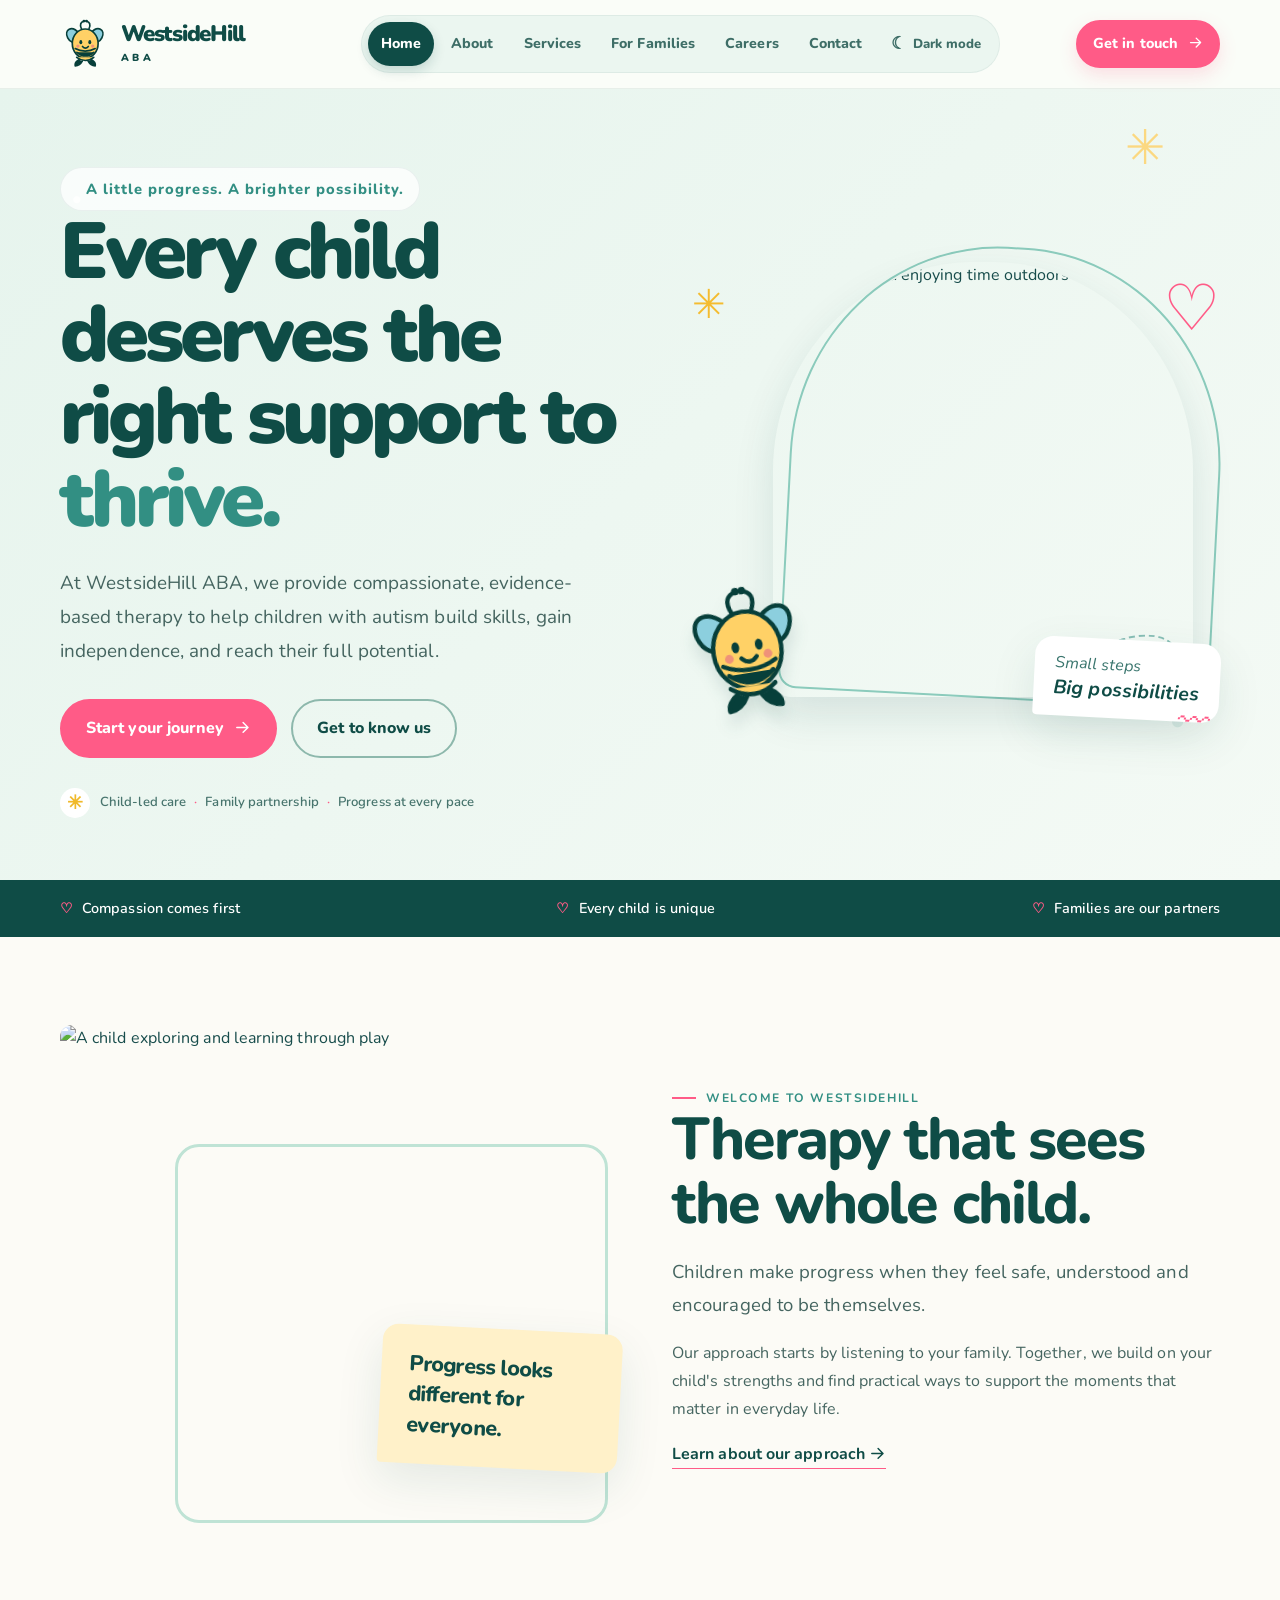
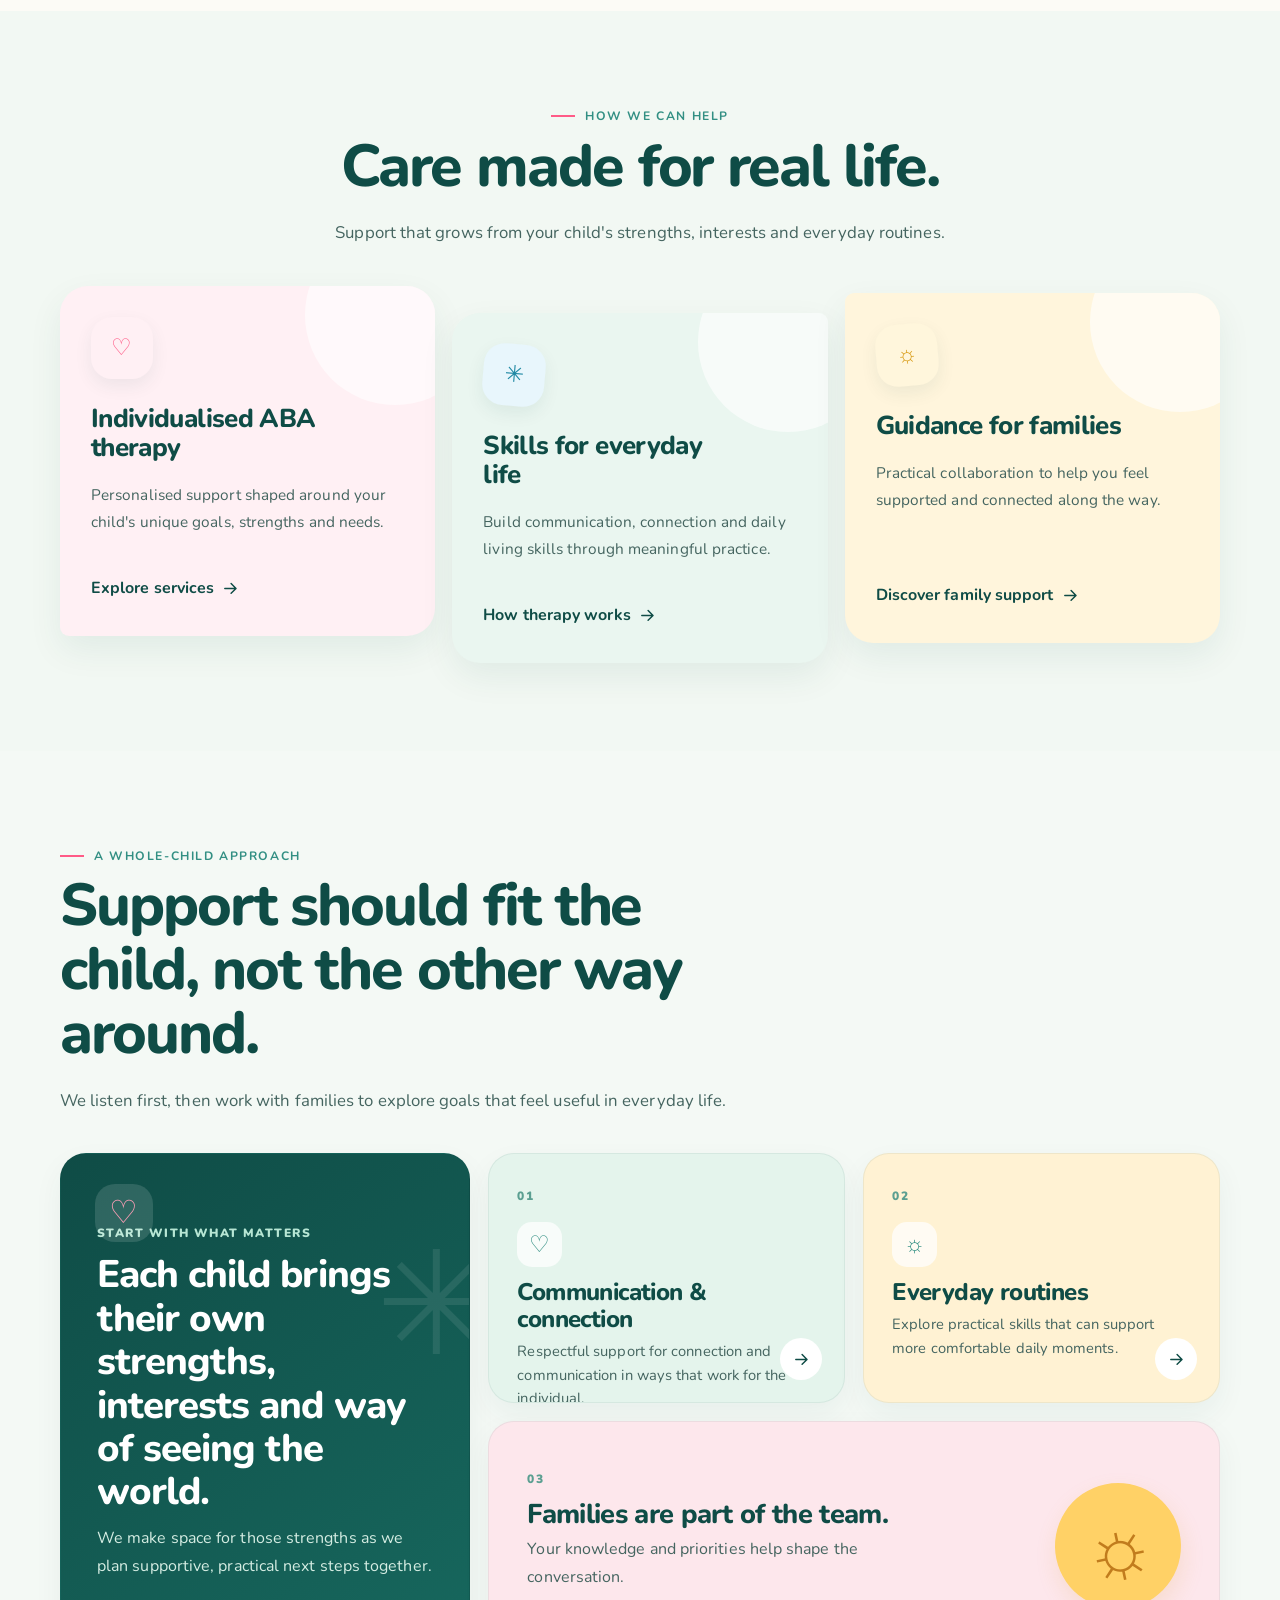
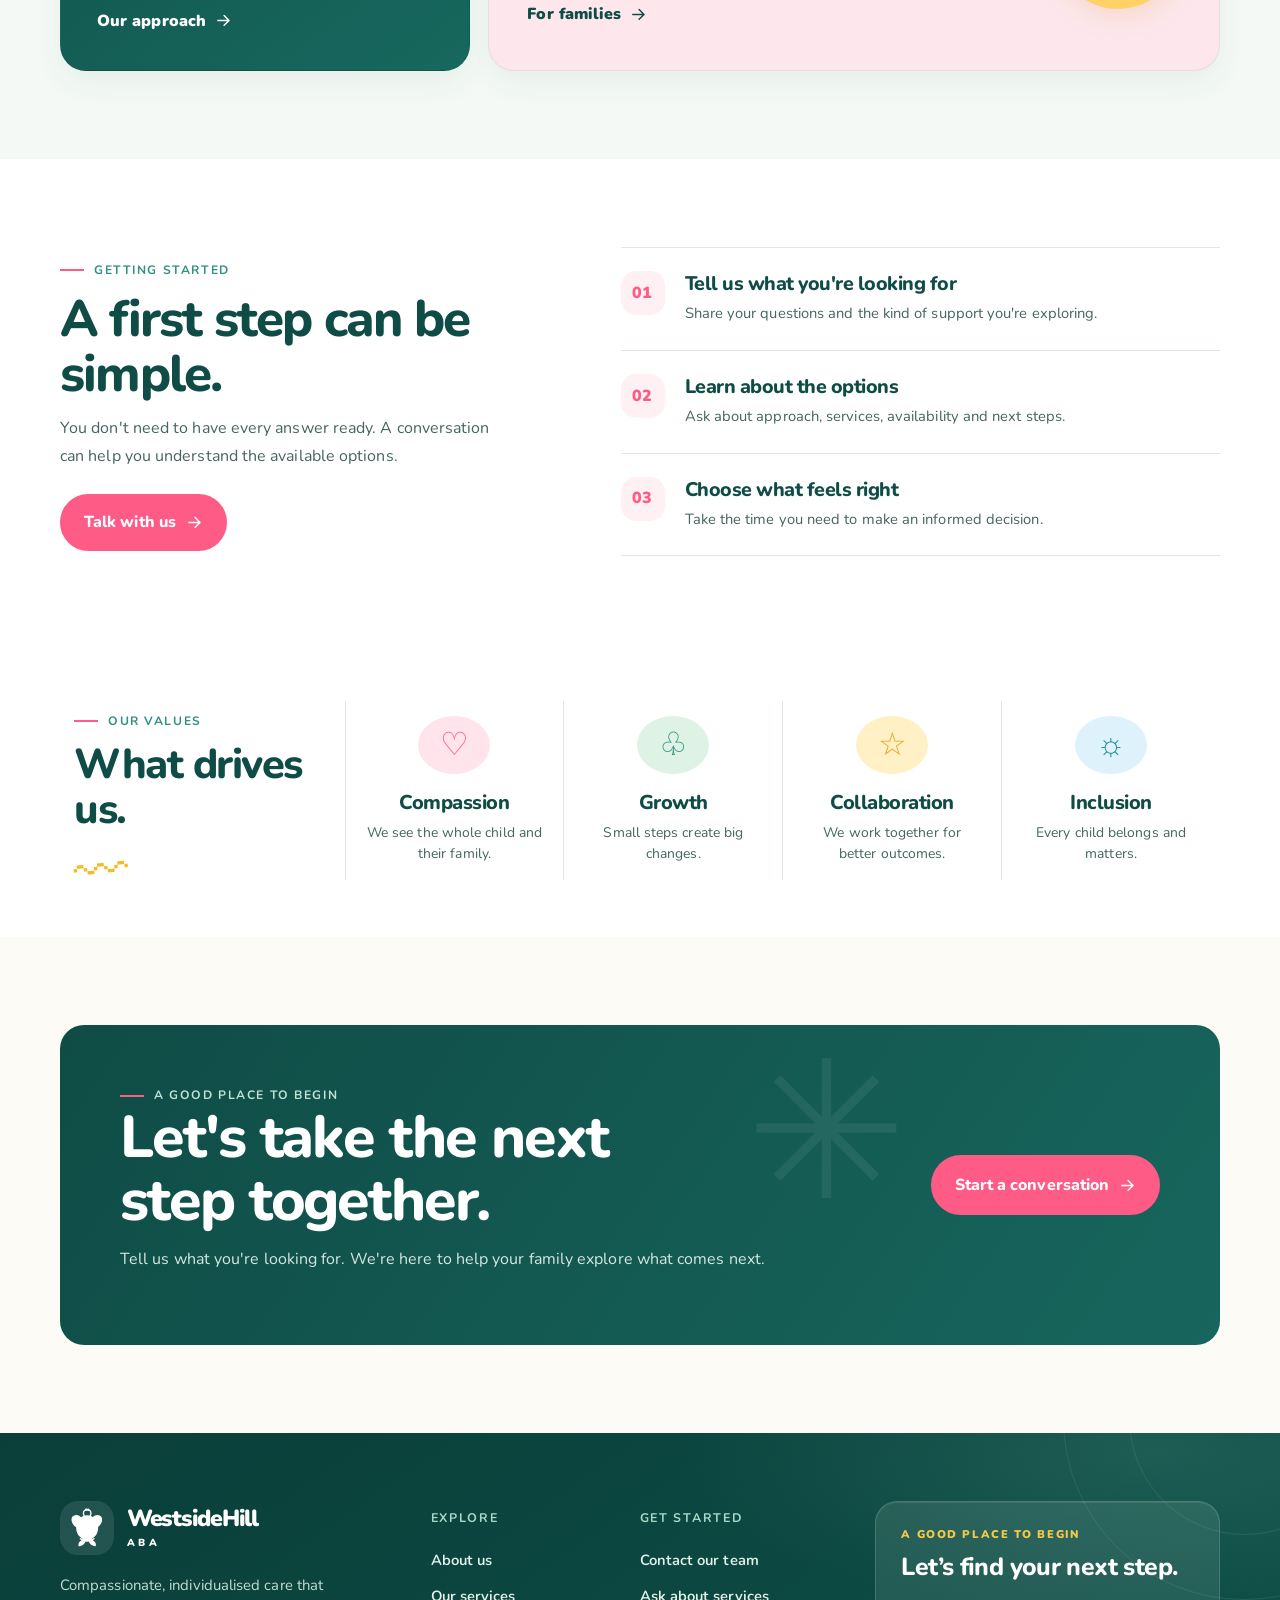
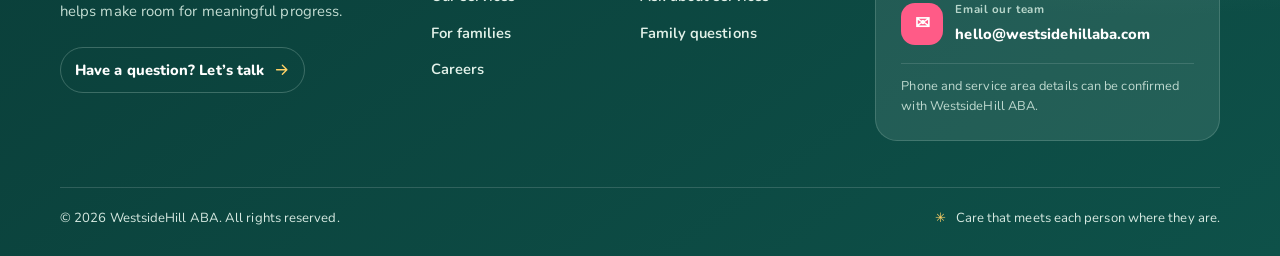
==== commit e615e5be: "Add files via upload" ====
--- a/index.html
+++ b/index.html
@@ -1,17 +1,17 @@
 <!doctype html>
 <html lang="en"><head><meta charset="utf-8"><meta name="viewport" content="width=device-width, initial-scale=1"><meta name="description" content="Compassionate, individualised ABA therapy that helps children build meaningful skills alongside the people who know them best."><meta name="theme-color" content="#E6F4ED"><title>WestsideHill ABA | A little progress. A brighter possibility.</title><script>try{if(localStorage.getItem("westsidehill-theme")==="dark")document.documentElement.dataset.theme="dark"}catch(e){}</script><link rel="stylesheet" href="assets/style.css"></head>
 <body><div id="site-header"></div><main>
-<section class="hero home-hero"><div class="container hero-grid"><div class="hero-copy"><span class="eyebrow">A little progress. A brighter possibility.</span><h1>Every child deserves the right support to <em>thrive.</em></h1><p class="lead">At WestsideHill ABA, we provide compassionate, evidence-based therapy to help children with autism build skills, gain independence, and reach their full potential.</p><div class="hero-actions"><a class="btn" href="contact.html">Start your journey <span><svg class="arrow-icon" viewBox="0 0 24 24" aria-hidden="true" focusable="false"><path d="M4 12h15M13 5l7 7-7 7"/></svg></span></a><a class="btn secondary" href="about.html">Get to know us</a></div><div class="hero-proof"><span class="proof-bee">✳</span><span>Child-led care <i>·</i> Family partnership <i>·</i> Progress at every pace</span></div></div><div class="hero-art"><div class="photo-frame"></div><img class="hero-photo" src="https://images.unsplash.com/photo-1503454537195-1dcabb73ffb9?auto=format&fit=crop&w=1100&q=85" alt="A smiling child enjoying time outdoors"><img class="bee-float" src="assets/bee-mark.svg" alt=""><span class="star" style="left:2%;top:5%">✳</span><span class="scribble" style="right:0;top:6%">♡</span><div class="hero-caption">Small steps<br><strong>Big possibilities</strong><span>〰</span></div><div class="hero-doodle"></div></div></div><span class="decor star-one">✳</span></section>
+<section class="hero home-hero"><div class="container hero-grid"><div class="hero-copy"><span class="eyebrow">A little progress. A brighter possibility.</span><h1>Every child deserves the right support to <em>thrive.</em></h1><p class="lead">At WestsideHill ABA, we provide compassionate, evidence-based therapy to help children with autism build skills, gain independence, and reach their full potential.</p><div class="hero-actions"><a class="btn" href="contact.html#enquiry">Start your journey <span><svg class="arrow-icon" viewBox="0 0 24 24" aria-hidden="true" focusable="false"><path d="M4 12h15M13 5l7 7-7 7"/></svg></span></a><a class="btn secondary" href="about.html#our-approach">Get to know us</a></div><div class="hero-proof"><span class="proof-bee">✳</span><span>Child-led care <i>·</i> Family partnership <i>·</i> Progress at every pace</span></div></div><div class="hero-art"><div class="photo-frame"></div><img class="hero-photo" src="https://images.unsplash.com/photo-1503454537195-1dcabb73ffb9?auto=format&fit=crop&w=1100&q=85" alt="A smiling child enjoying time outdoors"><img class="bee-float" src="assets/bee-mark.svg" alt=""><span class="star" style="left:2%;top:5%">✳</span><span class="scribble" style="right:0;top:6%">♡</span><div class="hero-caption">Small steps<br><strong>Big possibilities</strong><span>〰</span></div><div class="hero-doodle"></div></div></div><span class="decor star-one">✳</span></section>
 <div class="trust-strip"><div class="container trust-inner"><span>Compassion comes first</span><span>Every child is unique</span><span>Families are our partners</span></div></div>
-<section class="section"><div class="container split"><div class="image-stack reveal"><img src="https://images.unsplash.com/photo-1544776193-352d25ca82cd?auto=format&fit=crop&w=1000&q=85" alt="A child exploring and learning through play"><div class="note-card"><strong>Progress looks different for everyone.</strong></div></div><div class="reveal"><span class="eyebrow">Welcome to WestsideHill</span><h2>Therapy that sees the whole child.</h2><p class="lead">Children make progress when they feel safe, understood and encouraged to be themselves.</p><p>Our approach starts by listening to your family. Together, we build on your child's strengths and find practical ways to support the moments that matter in everyday life.</p><a class="text-link" href="about.html">Learn about our approach <span><svg class="arrow-icon" viewBox="0 0 24 24" aria-hidden="true" focusable="false"><path d="M4 12h15M13 5l7 7-7 7"/></svg></span></a></div></div></section>
-<section class="section services-home"><div class="container"><div class="section-head center reveal"><span class="eyebrow">How we can help</span><h2>Care made for real life.</h2><p>Support that grows from your child's strengths, interests and everyday routines.</p></div><div class="cards"><article class="card reveal"><div class="icon-badge coral">♡</div><h3>Individualised ABA therapy</h3><p>Personalised support shaped around your child's unique goals, strengths and needs.</p><a class="text-link" href="services.html">Explore services <svg class="arrow-icon" viewBox="0 0 24 24" aria-hidden="true" focusable="false"><path d="M4 12h15M13 5l7 7-7 7"/></svg></a></article><article class="card reveal"><div class="icon-badge blue">✳</div><h3>Skills for everyday life</h3><p>Build communication, connection and daily living skills through meaningful practice.</p><a class="text-link" href="services.html">How therapy works <svg class="arrow-icon" viewBox="0 0 24 24" aria-hidden="true" focusable="false"><path d="M4 12h15M13 5l7 7-7 7"/></svg></a></article><article class="card reveal"><div class="icon-badge yellow">☼</div><h3>Guidance for families</h3><p>Practical collaboration to help you feel supported and connected along the way.</p><a class="text-link" href="families.html">Discover family support <svg class="arrow-icon" viewBox="0 0 24 24" aria-hidden="true" focusable="false"><path d="M4 12h15M13 5l7 7-7 7"/></svg></a></article></div></div></section>
-<section class="section bento-section"><div class="container"><div class="section-head reveal"><span class="eyebrow">A whole-child approach</span><h2>Support should fit the child, not the other way around.</h2><p>We listen first, then work with families to explore goals that feel useful in everyday life.</p></div><div class="bento-grid">
-<article class="bento-card bento-main reveal"><div class="bento-symbol">♡</div><span class="bento-kicker">Start with what matters</span><h3>Each child brings their own strengths, interests and way of seeing the world.</h3><p>We make space for those strengths as we plan supportive, practical next steps together.</p><a href="about.html" class="bento-link">Our approach <svg class="arrow-icon" viewBox="0 0 24 24" aria-hidden="true" focusable="false"><path d="M4 12h15M13 5l7 7-7 7"/></svg></a><span class="bento-orbit" aria-hidden="true">✳</span></article>
-<article class="bento-card bento-communication reveal"><span class="bento-number">01</span><div class="bento-mini-icon">♡</div><h3>Communication & connection</h3><p>Respectful support for connection and communication in ways that work for the individual.</p><a href="services.html" aria-label="Explore communication and connection support"><svg class="arrow-icon" viewBox="0 0 24 24" aria-hidden="true" focusable="false"><path d="M4 12h15M13 5l7 7-7 7"/></svg></a></article>
-<article class="bento-card bento-routines reveal"><span class="bento-number">02</span><div class="bento-mini-icon">☼</div><h3>Everyday routines</h3><p>Explore practical skills that can support more comfortable daily moments.</p><a href="services.html" aria-label="Explore daily living support"><svg class="arrow-icon" viewBox="0 0 24 24" aria-hidden="true" focusable="false"><path d="M4 12h15M13 5l7 7-7 7"/></svg></a></article>
-<article class="bento-card bento-family reveal"><div class="bento-family-copy"><span class="bento-number">03</span><h3>Families are part of the team.</h3><p>Your knowledge and priorities help shape the conversation.</p><a class="bento-link" href="families.html">For families <svg class="arrow-icon" viewBox="0 0 24 24" aria-hidden="true" focusable="false"><path d="M4 12h15M13 5l7 7-7 7"/></svg></a></div><div class="family-sun" aria-hidden="true">☼</div></article>
+<section class="section" id="welcome"><div class="container split"><div class="image-stack reveal"><img src="https://images.unsplash.com/photo-1544776193-352d25ca82cd?auto=format&fit=crop&w=1000&q=85" alt="A child exploring and learning through play"><div class="note-card"><strong>Progress looks different for everyone.</strong></div></div><div class="reveal"><span class="eyebrow">Welcome to WestsideHill</span><h2>Therapy that sees the whole child.</h2><p class="lead">Children make progress when they feel safe, understood and encouraged to be themselves.</p><p>Our approach starts by listening to your family. Together, we build on your child's strengths and find practical ways to support the moments that matter in everyday life.</p><a class="text-link" href="about.html#our-approach">Learn about our approach <span><svg class="arrow-icon" viewBox="0 0 24 24" aria-hidden="true" focusable="false"><path d="M4 12h15M13 5l7 7-7 7"/></svg></span></a></div></div></section>
+<section class="section services-home" id="home-services"><div class="container"><div class="section-head center reveal"><span class="eyebrow">How we can help</span><h2>Care made for real life.</h2><p>Support that grows from your child's strengths, interests and everyday routines.</p></div><div class="cards"><article class="card reveal"><div class="icon-badge coral">♡</div><h3>Individualised ABA therapy</h3><p>Personalised support shaped around your child's unique goals, strengths and needs.</p><a class="text-link" href="services.html#support-areas">Explore services <svg class="arrow-icon" viewBox="0 0 24 24" aria-hidden="true" focusable="false"><path d="M4 12h15M13 5l7 7-7 7"/></svg></a></article><article class="card reveal"><div class="icon-badge blue">✳</div><h3>Skills for everyday life</h3><p>Build communication, connection and daily living skills through meaningful practice.</p><a class="text-link" href="services.html#service-process">How therapy works <svg class="arrow-icon" viewBox="0 0 24 24" aria-hidden="true" focusable="false"><path d="M4 12h15M13 5l7 7-7 7"/></svg></a></article><article class="card reveal"><div class="icon-badge yellow">☼</div><h3>Guidance for families</h3><p>Practical collaboration to help you feel supported and connected along the way.</p><a class="text-link" href="families.html#family-support">Discover family support <svg class="arrow-icon" viewBox="0 0 24 24" aria-hidden="true" focusable="false"><path d="M4 12h15M13 5l7 7-7 7"/></svg></a></article></div></div></section>
+<section class="section bento-section" id="whole-child-approach"><div class="container"><div class="section-head reveal"><span class="eyebrow">A whole-child approach</span><h2>Support should fit the child, not the other way around.</h2><p>We listen first, then work with families to explore goals that feel useful in everyday life.</p></div><div class="bento-grid">
+<article class="bento-card bento-main reveal"><div class="bento-symbol">♡</div><span class="bento-kicker">Start with what matters</span><h3>Each child brings their own strengths, interests and way of seeing the world.</h3><p>We make space for those strengths as we plan supportive, practical next steps together.</p><a href="about.html#our-approach" class="bento-link">Our approach <svg class="arrow-icon" viewBox="0 0 24 24" aria-hidden="true" focusable="false"><path d="M4 12h15M13 5l7 7-7 7"/></svg></a><span class="bento-orbit" aria-hidden="true">✳</span></article>
+<article class="bento-card bento-communication reveal"><span class="bento-number">01</span><div class="bento-mini-icon">♡</div><h3>Communication & connection</h3><p>Respectful support for connection and communication in ways that work for the individual.</p><a href="services.html#communication" aria-label="Explore communication and connection support"><svg class="arrow-icon" viewBox="0 0 24 24" aria-hidden="true" focusable="false"><path d="M4 12h15M13 5l7 7-7 7"/></svg></a></article>
+<article class="bento-card bento-routines reveal"><span class="bento-number">02</span><div class="bento-mini-icon">☼</div><h3>Everyday routines</h3><p>Explore practical skills that can support more comfortable daily moments.</p><a href="services.html#daily-living" aria-label="Explore daily living support"><svg class="arrow-icon" viewBox="0 0 24 24" aria-hidden="true" focusable="false"><path d="M4 12h15M13 5l7 7-7 7"/></svg></a></article>
+<article class="bento-card bento-family reveal"><div class="bento-family-copy"><span class="bento-number">03</span><h3>Families are part of the team.</h3><p>Your knowledge and priorities help shape the conversation.</p><a class="bento-link" href="families.html#family-support">For families <svg class="arrow-icon" viewBox="0 0 24 24" aria-hidden="true" focusable="false"><path d="M4 12h15M13 5l7 7-7 7"/></svg></a></div><div class="family-sun" aria-hidden="true">☼</div></article>
 </div></div></section>
-<section class="section journey-section"><div class="container journey-wrap"><div class="journey-intro reveal"><span class="eyebrow">Getting started</span><h2>A first step can be simple.</h2><p>You don't need to have every answer ready. A conversation can help you understand the available options.</p><a class="btn" href="contact.html">Talk with us <svg class="arrow-icon" viewBox="0 0 24 24" aria-hidden="true" focusable="false"><path d="M4 12h15M13 5l7 7-7 7"/></svg></a></div><div class="journey-steps"><article class="journey-step reveal"><span>01</span><div><h3>Tell us what you're looking for</h3><p>Share your questions and the kind of support you're exploring.</p></div></article><article class="journey-step reveal"><span>02</span><div><h3>Learn about the options</h3><p>Ask about approach, services, availability and next steps.</p></div></article><article class="journey-step reveal"><span>03</span><div><h3>Choose what feels right</h3><p>Take the time you need to make an informed decision.</p></div></article></div></div></section>
+<section class="section journey-section" id="home-start"><div class="container journey-wrap"><div class="journey-intro reveal"><span class="eyebrow">Getting started</span><h2>A first step can be simple.</h2><p>You don't need to have every answer ready. A conversation can help you understand the available options.</p><a class="btn" href="contact.html#enquiry">Talk with us <svg class="arrow-icon" viewBox="0 0 24 24" aria-hidden="true" focusable="false"><path d="M4 12h15M13 5l7 7-7 7"/></svg></a></div><div class="journey-steps"><article class="journey-step reveal"><span>01</span><div><h3>Tell us what you're looking for</h3><p>Share your questions and the kind of support you're exploring.</p></div></article><article class="journey-step reveal"><span>02</span><div><h3>Learn about the options</h3><p>Ask about approach, services, availability and next steps.</p></div></article><article class="journey-step reveal"><span>03</span><div><h3>Choose what feels right</h3><p>Take the time you need to make an informed decision.</p></div></article></div></div></section>
 <section class="values-section"><div class="container values-layout"><div class="values-title"><span class="eyebrow">Our values</span><h2>What drives us.</h2><span class="hand-underline">〰</span></div><div class="value"><div class="value-icon pink">♡</div><h3>Compassion</h3><p>We see the whole child and their family.</p></div><div class="value"><div class="value-icon mint">♧</div><h3>Growth</h3><p>Small steps create big changes.</p></div><div class="value"><div class="value-icon gold">☆</div><h3>Collaboration</h3><p>We work together for better outcomes.</p></div><div class="value"><div class="value-icon sky">☼</div><h3>Inclusion</h3><p>Every child belongs and matters.</p></div></div></section>
-<section class="section"><div class="container"><div class="cta-band reveal"><div><span class="eyebrow" style="color:#BFE1D5">A good place to begin</span><h2>Let's take the next step together.</h2><p>Tell us what you're looking for. We're here to help your family explore what comes next.</p></div><a class="btn" href="contact.html">Start a conversation <svg class="arrow-icon" viewBox="0 0 24 24" aria-hidden="true" focusable="false"><path d="M4 12h15M13 5l7 7-7 7"/></svg></a></div></div></section>
+<section class="section"><div class="container"><div class="cta-band reveal"><div><span class="eyebrow" style="color:#BFE1D5">A good place to begin</span><h2>Let's take the next step together.</h2><p>Tell us what you're looking for. We're here to help your family explore what comes next.</p></div><a class="btn" href="contact.html#enquiry">Start a conversation <svg class="arrow-icon" viewBox="0 0 24 24" aria-hidden="true" focusable="false"><path d="M4 12h15M13 5l7 7-7 7"/></svg></a></div></div></section>
 </main><div id="site-footer"></div><script src="assets/script.js"></script></body></html>
--- a/assets/style.css
+++ b/assets/style.css
@@ -58,7 +58,7 @@
 .bento-section{background:#F4F9F5}.bento-section .section-head{max-width:760px}.bento-section .section-head h2{max-width:700px}.bento-grid{display:grid;grid-template-columns:1.15fr 1fr 1fr;grid-template-rows:250px 250px;gap:18px}.bento-card{position:relative;overflow:hidden;border-radius:26px;padding:28px;border:1px solid rgba(15,76,70,.07);box-shadow:0 12px 30px rgba(15,76,70,.055);transition:transform .28s ease,box-shadow .28s ease}.bento-card:hover{transform:translateY(-4px);box-shadow:0 20px 40px rgba(15,76,70,.11)}.bento-main{grid-row:span 2;background:linear-gradient(145deg,#0F4C46,#17685E);color:#fff;padding:36px;display:flex;flex-direction:column;align-items:flex-start;justify-content:flex-end}.bento-symbol{position:absolute;top:30px;left:34px;width:58px;height:58px;border-radius:20px;background:rgba(255,255,255,.13);display:grid;place-items:center;color:#FF9FB7;font-size:2rem}.bento-kicker,.bento-number{font-size:.75rem;font-weight:900;letter-spacing:.12em;text-transform:uppercase;color:#5B9F91}.bento-main .bento-kicker{color:#B7E6D4}.bento-main h3{max-width:430px;margin:10px 0;color:white;font-size:clamp(1.9rem,3vw,2.8rem);line-height:1.13}.bento-main p{max-width:410px;color:#D5EDE3}.bento-link,.bento-card>a{display:inline-flex;align-items:center;gap:9px;color:inherit;font-weight:900;margin-top:10px}.bento-main .bento-link{color:#FFF}.bento-orbit{position:absolute;right:-28px;top:34px;font-size:9rem;color:rgba(255,255,255,.09);animation:orbitFloat 8s ease-in-out infinite}.bento-communication{background:#E4F4EC}.bento-routines{background:#FFF2D3}.bento-card:not(.bento-main):not(.bento-family) h3{max-width:250px;margin:12px 0 7px;font-size:1.5rem}.bento-card:not(.bento-main):not(.bento-family) p{max-width:290px;font-size:.92rem;line-height:1.6}.bento-mini-icon{width:45px;height:45px;margin-top:14px;border-radius:15px;background:rgba(255,255,255,.74);display:grid;place-items:center;font-size:1.45rem;color:var(--teal-2)}.bento-card:not(.bento-main):not(.bento-family)>a{position:absolute;right:22px;bottom:22px;width:42px;height:42px;border-radius:50%;background:#fff;display:grid;place-items:center;color:var(--teal);transition:transform .2s ease}.bento-card:not(.bento-main):not(.bento-family)>a:hover{transform:translateX(3px)}.bento-family{grid-column:2/4;background:#FDE7EC;display:flex;align-items:center;justify-content:space-between;padding:32px 38px}.bento-family-copy{position:relative;z-index:1}.bento-family h3{margin:9px 0 4px;font-size:1.7rem}.bento-family p{margin:0;max-width:360px}.bento-family .bento-link{color:var(--teal)}.family-sun{width:126px;height:126px;border-radius:50%;background:#FFD166;color:#C17C1D;display:grid;place-items:center;font-size:5rem;box-shadow:0 10px 22px rgba(218,157,42,.15);transform:rotate(-12deg)}
 .journey-section{background:#fff}.journey-wrap{display:grid;grid-template-columns:.9fr 1.1fr;gap:70px;align-items:center}.journey-intro h2{font-size:clamp(2.3rem,4vw,3.4rem);margin:12px 0}.journey-intro p{max-width:430px;margin-bottom:24px}.journey-intro .btn{padding:13px 22px}.journey-steps{border-top:1px solid var(--line)}.journey-step{display:flex;align-items:flex-start;gap:20px;padding:23px 0;border-bottom:1px solid var(--line)}.journey-step>span{flex:none;width:44px;height:44px;display:grid;place-items:center;border-radius:15px;background:#FFF0F4;color:var(--coral);font-weight:900}.journey-step h3{margin:2px 0 6px;font-size:1.23rem}.journey-step p{margin:0;font-size:.92rem}
 @keyframes orbitFloat{0%,100%{transform:translateY(0) rotate(0)}50%{transform:translateY(12px) rotate(10deg)}}
-@media(max-width:900px){.nav-wrap,.is-scrolled .nav-wrap{height:72px}.menu-toggle{display:flex;position:relative;z-index:61}.nav-cta{display:none}.nav-links{position:absolute;top:100%;left:0;right:0;z-index:60;display:flex;flex-direction:column;align-items:stretch;justify-content:flex-start;gap:8px;padding:20px 24px calc(24px + env(safe-area-inset-bottom));margin:0;border:0;border-top:1px solid rgba(15,76,70,.08);border-radius:0 0 22px 22px;background:rgba(248,252,248,.99);backdrop-filter:blur(16px);box-shadow:0 18px 34px rgba(15,76,70,.14);max-height:calc(100vh - 72px);max-height:calc(100dvh - 72px);overflow-y:auto;overscroll-behavior:contain;visibility:hidden;opacity:0;transform:translateY(-10px);pointer-events:none;transition:opacity .22s ease,transform .28s cubic-bezier(.2,.8,.2,1),visibility .28s}.nav-links.open{display:flex;visibility:visible;opacity:1;transform:none;pointer-events:auto;animation:none}.nav-links a:not(.btn){display:flex;align-items:center;justify-content:space-between;padding:14px 16px;border-radius:14px;background:#fff;font-size:1.03rem}.nav-links a:not(.btn):after{display:block;content:'›';position:static;width:auto;height:auto;background:none;color:#92BDB0;font-size:1.5rem;line-height:1;transition:transform .2s ease}.nav-links a:not(.btn):hover:after{transform:translateX(4px)}.nav-links a.active:not(.btn){color:#fff;background:var(--teal)}.nav-links a.active:not(.btn):after{color:#fff}.mobile-cta{display:flex;margin-top:6px;padding:15px 18px;justify-content:center}.bento-grid{grid-template-columns:1fr 1fr;grid-template-rows:repeat(2,minmax(230px,auto))}.bento-main{grid-row:span 2}.bento-family{grid-column:2;grid-row:2;align-items:flex-start;flex-direction:column;padding:25px}.family-sun{position:absolute;right:-20px;bottom:-20px;width:98px;height:98px;font-size:4rem}.bento-family p{max-width:270px}.journey-wrap{gap:42px}}
+@media(max-width:900px){.nav-wrap,.is-scrolled .nav-wrap{height:72px}.menu-toggle{display:flex;position:relative;z-index:61}.nav-cta{display:none}.nav-links{position:absolute;top:100%;left:0;right:0;z-index:60;display:flex;flex-direction:column;align-items:stretch;justify-content:flex-start;gap:8px;padding:20px 24px calc(24px + env(safe-area-inset-bottom));margin:0;border:0;border-top:1px solid rgba(15,76,70,.08);border-radius:0 0 22px 22px;background:rgba(248,252,248,.99);backdrop-filter:blur(16px);box-shadow:0 18px 34px rgba(15,76,70,.14);max-height:calc(100vh - 72px);max-height:calc(100dvh - 72px);overflow-y:auto;overscroll-behavior:contain;visibility:hidden;opacity:0;transform:translateY(-10px);pointer-events:none;transition:opacity .22s ease,transform .28s cubic-bezier(.2,.8,.2,1),visibility .28s}.nav-links.open{display:flex;visibility:visible;opacity:1;transform:none;pointer-events:auto;animation:none}.nav-links a:not(.btn){display:flex;align-items:center;justify-content:space-between;padding:14px 16px;border-radius:14px;background:#fff;font-size:1.03rem}.nav-links a:not(.btn):after{display:block;content:'›';position:static;width:auto;height:auto;background:none;color:#92BDB0;font-size:1.5rem;line-height:1;transition:transform .2s ease}.nav-links a:not(.btn):hover:after{transform:translateX(4px)}.nav-links a.active:not(.btn){color:#fff;background:var(--teal)}.nav-links a.active:not(.btn):after{color:#fff}.mobile-cta{display:flex;margin-top:6px;padding:15px 18px;justify-content:center}.bento-grid{grid-template-columns:1fr 1fr;grid-template-rows:repeat(2,minmax(230px,auto))}.bento-main{grid-row:span 2}.bento-family{grid-column:1/-1;grid-row:auto;align-items:center;flex-direction:row;padding:30px;min-height:190px}.family-sun{position:absolute;right:-20px;bottom:-20px;width:98px;height:98px;font-size:4rem}.bento-family p{max-width:270px}.journey-wrap{gap:42px}}
 @media(max-width:700px){.bento-section{padding:58px 0}.bento-section .section-head{margin-bottom:28px}.bento-grid{grid-template-columns:1fr;grid-template-rows:auto;gap:13px}.bento-card{min-height:225px;border-radius:22px;padding:23px}.bento-main{grid-row:auto;min-height:350px;padding:27px}.bento-main .bento-symbol{top:24px;left:26px}.bento-main h3{font-size:2.15rem}.bento-communication,.bento-routines{min-height:240px}.bento-family{grid-column:auto;grid-row:auto;min-height:225px;padding:24px}.bento-family h3{font-size:1.55rem;max-width:260px}.family-sun{width:76px;height:76px;right:-9px;bottom:-9px;font-size:3.2rem}.journey-section{padding:56px 0}.journey-wrap{grid-template-columns:1fr;gap:30px}.journey-step{gap:14px;padding:18px 0}.journey-step h3{font-size:1.1rem}.nav-links{width:100%;border-radius:0 0 18px 18px}.nav-links a:not(.btn){min-height:52px}}
 @media(prefers-reduced-motion:reduce){.bento-orbit{animation:none}.bento-card{transition:none}}
 
@@ -103,3 +103,19 @@
 @media(max-width:900px){html[data-theme="dark"] .nav-links{background:#14241F;border-color:#263E37}html[data-theme="dark"] .nav-links a:not(.btn){background:#1C302A;color:#DBEEE6}html[data-theme="dark"] .nav-links a.active:not(.btn){background:#347B6D;color:#fff}html[data-theme="dark"] .theme-toggle{background:#243B34;color:#E4F1EA}html[data-theme="dark"] .theme-toggle:hover{background:#2D4D43}}
 @media(max-width:480px){.container{width:calc(100% - 32px)}.brand img{width:40px;height:40px}.brand-name{font-size:1.12rem}.home-hero h1{font-size:clamp(2.55rem,11.3vw,3.25rem)}.brand-page-hero h1{font-size:clamp(2.3rem,10vw,3rem)}.brand-page-hero{padding:42px 0 46px}.section-head h2,.journey-intro h2{font-size:clamp(2rem,9vw,2.6rem)}.service-row{grid-template-columns:38px minmax(0,1fr);padding:18px 14px}.service-row .text-link{grid-column:2}.service-row h3{font-size:1.12rem}.values-layout{grid-template-columns:1fr 1fr}.values-title{grid-column:1/-1}.values-title h2{font-size:2rem}.values-layout .value{padding:15px 8px}.values-layout .value h3{font-size:1.05rem}.values-layout .value p{font-size:.77rem}.form,.contact-panel{padding:21px}.field input,.field textarea,.field select{min-width:0}.footer-email{font-size:.84rem}.bento-family{padding:22px}.bento-family p{max-width:230px}}
 @media(max-width:360px){.container{width:calc(100% - 28px)}.brand{gap:7px}.brand img{width:36px;height:36px}.brand-name{font-size:1.02rem}.menu-toggle{width:42px;height:42px}.values-layout{grid-template-columns:1fr}.values-title{grid-column:auto}.values-layout .value{border-top:1px solid var(--line);padding:16px 12px}.values-layout .value p{font-size:.84rem}.home-hero .hero-actions .btn{width:100%}.footer-grid{grid-template-columns:1fr}}
+
+/* Distinctive card systems for each page */
+.services-home .cards{align-items:start;gap:17px}.services-home .card{position:relative;isolation:isolate;overflow:hidden;display:flex;flex-direction:column;align-items:flex-start;min-height:350px;padding:31px;border:0;border-radius:28px 28px 28px 9px;box-shadow:0 14px 34px rgba(15,76,70,.075)}.services-home .card:nth-child(1){background:#FFF0F4;margin-top:0}.services-home .card:nth-child(2){background:#EAF6F0;margin-top:27px;border-radius:28px 9px 28px 28px}.services-home .card:nth-child(3){background:#FFF5DC;margin-top:7px;border-radius:9px 28px 28px 28px}.services-home .card:before{content:"";position:absolute;z-index:-1;width:180px;height:180px;right:-50px;top:-61px;border-radius:50%;background:rgba(255,255,255,.64);transition:transform .4s cubic-bezier(.2,.8,.2,1)}.services-home .card:hover:before{transform:scale(1.16) translate(-5px,7px)}.services-home .card .icon-badge{width:62px;height:62px;border-radius:21px;margin-bottom:25px;box-shadow:0 7px 18px rgba(15,76,70,.07)}.services-home .card h3{font-size:1.62rem;max-width:255px}.services-home .card p{max-width:310px}.services-home .card .text-link{display:inline-flex;align-items:center;gap:8px;margin-top:auto;padding-top:21px;border:0}.services-home .card:nth-child(2) .icon-badge{transform:rotate(5deg)}.services-home .card:nth-child(3) .icon-badge{transform:rotate(-5deg)}
+.page-about .values-grid .value{position:relative;isolation:isolate;overflow:hidden;min-height:220px;padding:27px 24px;border:0;border-radius:26px 26px 8px 26px}.page-about .values-grid .value:nth-child(even){border-radius:8px 26px 26px 26px;transform:translateY(14px)}.page-about .values-grid .value:after{position:absolute;z-index:-1;right:14px;top:3px;font:900 4.3rem/1 var(--sans);color:rgba(15,76,70,.08)}.page-about .values-grid .value:nth-child(1):after{content:"01"}.page-about .values-grid .value:nth-child(2):after{content:"02"}.page-about .values-grid .value:nth-child(3):after{content:"03"}.page-about .values-grid .value:nth-child(4):after{content:"04"}.page-about .values-grid .value-icon{width:58px;height:58px;border-radius:20px;font-size:1.75rem}
+.page-families .cards{align-items:stretch;gap:16px}.page-families .cards .card{display:flex;flex-direction:column;align-items:flex-start;min-height:275px;padding:27px;border-radius:26px 26px 8px 26px;border:1px solid rgba(15,76,70,.05)}.page-families .cards .card:nth-child(2){border-radius:8px 26px 26px 26px;transform:translateY(16px)}.page-families .cards .card:nth-child(3){border-radius:26px 8px 26px 26px}.page-families .cards .card .icon-badge{width:54px;height:54px;border-radius:18px;background:rgba(255,255,255,.72);font-weight:900}.page-families .cards .card h3{max-width:230px;font-size:1.42rem}.page-families .cards .card p{margin-top:auto}.page-careers .values-grid{gap:16px}.page-careers .values-grid .value{border:0;border-radius:26px 26px 8px 26px;padding:26px 24px}.page-careers .values-grid .value:nth-child(even){border-radius:8px 26px 26px 26px}.page-careers .values-grid .value-icon{width:55px;height:55px;border-radius:19px;background:rgba(255,255,255,.66)}.page-careers .values-grid .value h3{font-size:1.32rem}.page-contact .contact-panel{border-radius:28px 28px 9px 28px}.page-contact .form{border-radius:9px 28px 28px 28px}
+.page-services .service-row{border:1px solid rgba(15,76,70,.07);border-radius:22px 22px 8px 22px;box-shadow:0 8px 22px rgba(15,76,70,.045)}.page-services .service-row:nth-child(even){border-radius:8px 22px 22px 22px}.page-services .service-row .text-link{padding:11px 14px;border-radius:999px;background:#EAF6F0}.page-services .service-row .text-link:hover{background:var(--teal);color:#fff}.page-services .steps .step{border-radius:26px 26px 8px 26px}.page-services .steps .step:nth-child(even){border-radius:8px 26px 26px 26px}
+@media(max-width:900px){.services-home .cards{grid-template-columns:repeat(2,minmax(0,1fr));align-items:stretch}.services-home .card{min-height:315px;margin-top:0!important}.services-home .card:last-child{grid-column:1/-1;min-height:245px}.page-about .values-grid .value:nth-child(even){transform:none}.page-families .cards{grid-template-columns:repeat(2,minmax(0,1fr))}.page-families .cards .card{min-height:245px}.page-families .cards .card:nth-child(2){transform:none}.page-families .cards .card:last-child{grid-column:1/-1;display:grid;grid-template-columns:64px minmax(0,1fr);grid-template-rows:auto 1fr;align-items:center;min-height:170px}.page-families .cards .card:last-child .icon-badge{grid-row:1/3;margin:0}.page-families .cards .card:last-child h3{align-self:end}.page-families .cards .card:last-child p{margin:5px 0 0;align-self:start}}
+@media(max-width:700px){.services-home .cards{grid-template-columns:1fr;gap:13px}.services-home .card,.services-home .card:last-child{grid-column:auto;min-height:0;margin:0!important;padding:25px;border-radius:23px 23px 7px 23px}.services-home .card .icon-badge{margin-bottom:18px}.services-home .card h3{font-size:1.45rem}.services-home .card .text-link{padding-top:12px}.page-about .values-grid .value,.page-about .values-grid .value:nth-child(even){min-height:190px;padding:21px 18px}.page-families .cards{grid-template-columns:1fr}.page-families .cards .card,.page-families .cards .card:nth-child(2),.page-families .cards .card:nth-child(3){min-height:0;padding:23px;border-radius:22px 22px 7px 22px}.page-families .cards .card p{margin-top:0}.page-families .cards .card:last-child{grid-column:auto;display:flex;align-items:flex-start;min-height:0}.page-families .cards .card:last-child .icon-badge{grid-row:auto;margin:0 0 18px}.page-families .cards .card:last-child h3{align-self:auto}.page-families .cards .card:last-child p{margin-top:0}.page-careers .values-grid .value{min-height:190px;padding:22px 18px}.page-contact .contact-panel,.page-contact .form{border-radius:22px}}
+@media(max-width:430px){.services-home .card{padding:22px}.page-careers .values-grid{gap:10px}.page-careers .values-grid .value{min-height:175px;padding:18px 14px}.page-careers .values-grid .value h3{font-size:1.12rem}.page-careers .values-grid .value p{font-size:.82rem}.page-about .values-grid{gap:10px}.page-about .values-grid .value{min-height:175px;padding:18px 14px}.page-about .values-grid .value h3{font-size:1.12rem}.page-about .values-grid .value p{font-size:.81rem}.page-services .service-row .text-link{justify-self:start}}
+@media(max-width:360px){.page-about .values-grid,.page-careers .values-grid{grid-template-columns:1fr}.page-about .values-grid .value,.page-careers .values-grid .value{min-height:0;padding:21px}.services-home .card .text-link{font-size:.9rem}}
+html[data-theme="dark"] .services-home .card{border:1px solid rgba(220,240,230,.07);box-shadow:0 14px 34px rgba(0,0,0,.17)}html[data-theme="dark"] .services-home .card:nth-child(1){background:#30232A}html[data-theme="dark"] .services-home .card:nth-child(2){background:#1C302A}html[data-theme="dark"] .services-home .card:nth-child(3){background:#342F22}html[data-theme="dark"] .services-home .card:before{background:rgba(255,255,255,.055)}html[data-theme="dark"] .services-home .card .icon-badge{background:rgba(255,255,255,.1);color:#DBEEE6}html[data-theme="dark"] .page-about .values-grid .value:after{color:rgba(228,245,235,.08)}html[data-theme="dark"] .page-families .cards .card .icon-badge,html[data-theme="dark"] .page-careers .values-grid .value-icon{background:rgba(255,255,255,.09)}html[data-theme="dark"] .page-services .service-row{background:#1B2B27;border-color:#304B44}html[data-theme="dark"] .page-services .service-row .text-link{background:#243C35;color:#D5EEE4}html[data-theme="dark"] .page-services .service-row .text-link:hover{background:#347B6D;color:#fff}
+html{scroll-padding-top:92px}.site-header,.site-header *{scroll-margin-top:92px}.reveal.visible{transition-delay:var(--reveal-delay,0ms)}
+@media(max-width:900px){.bento-grid{grid-template-columns:minmax(0,1fr) minmax(0,1fr);grid-template-rows:repeat(2,minmax(225px,auto));gap:14px}.bento-main{grid-row:span 2}.bento-family{grid-column:1/-1;grid-row:auto;align-items:center;flex-direction:row;min-height:180px;padding:27px 30px}}
+@media(max-width:700px){.bento-grid{grid-template-columns:minmax(0,1fr);grid-template-rows:auto;gap:12px}.bento-main{grid-row:auto;min-height:315px;padding:25px}.bento-main .bento-symbol{top:22px;left:24px;width:52px;height:52px}.bento-main h3{font-size:clamp(1.85rem,8.5vw,2.12rem)}.bento-family{grid-column:auto;grid-row:auto;align-items:flex-start;flex-direction:column;min-height:230px;padding:23px 92px 23px 23px}.bento-family h3{max-width:245px}.bento-family p{max-width:220px}.family-sun{width:70px;height:70px;right:-4px;bottom:-4px;font-size:3rem}}
+@media(max-width:430px){.bento-card:not(.bento-main):not(.bento-family){min-height:255px;padding:21px 21px 76px}.bento-card:not(.bento-main):not(.bento-family)>a{right:18px;bottom:17px}.bento-family{min-height:235px;padding-right:84px}.bento-family h3{max-width:220px;font-size:1.4rem}.family-sun{width:62px;height:62px;font-size:2.7rem}.bento-main{min-height:300px;padding:22px}.bento-main h3{font-size:clamp(1.75rem,8.5vw,2rem)}}
+@media(max-width:700px){.bento-main{justify-content:flex-start}.bento-main .bento-symbol{position:relative;inset:auto;width:46px;height:46px;margin:0 0 14px;border-radius:16px}.bento-main .bento-orbit{display:none}.bento-main .bento-kicker{margin-top:0}.bento-main h3{margin-top:8px}}
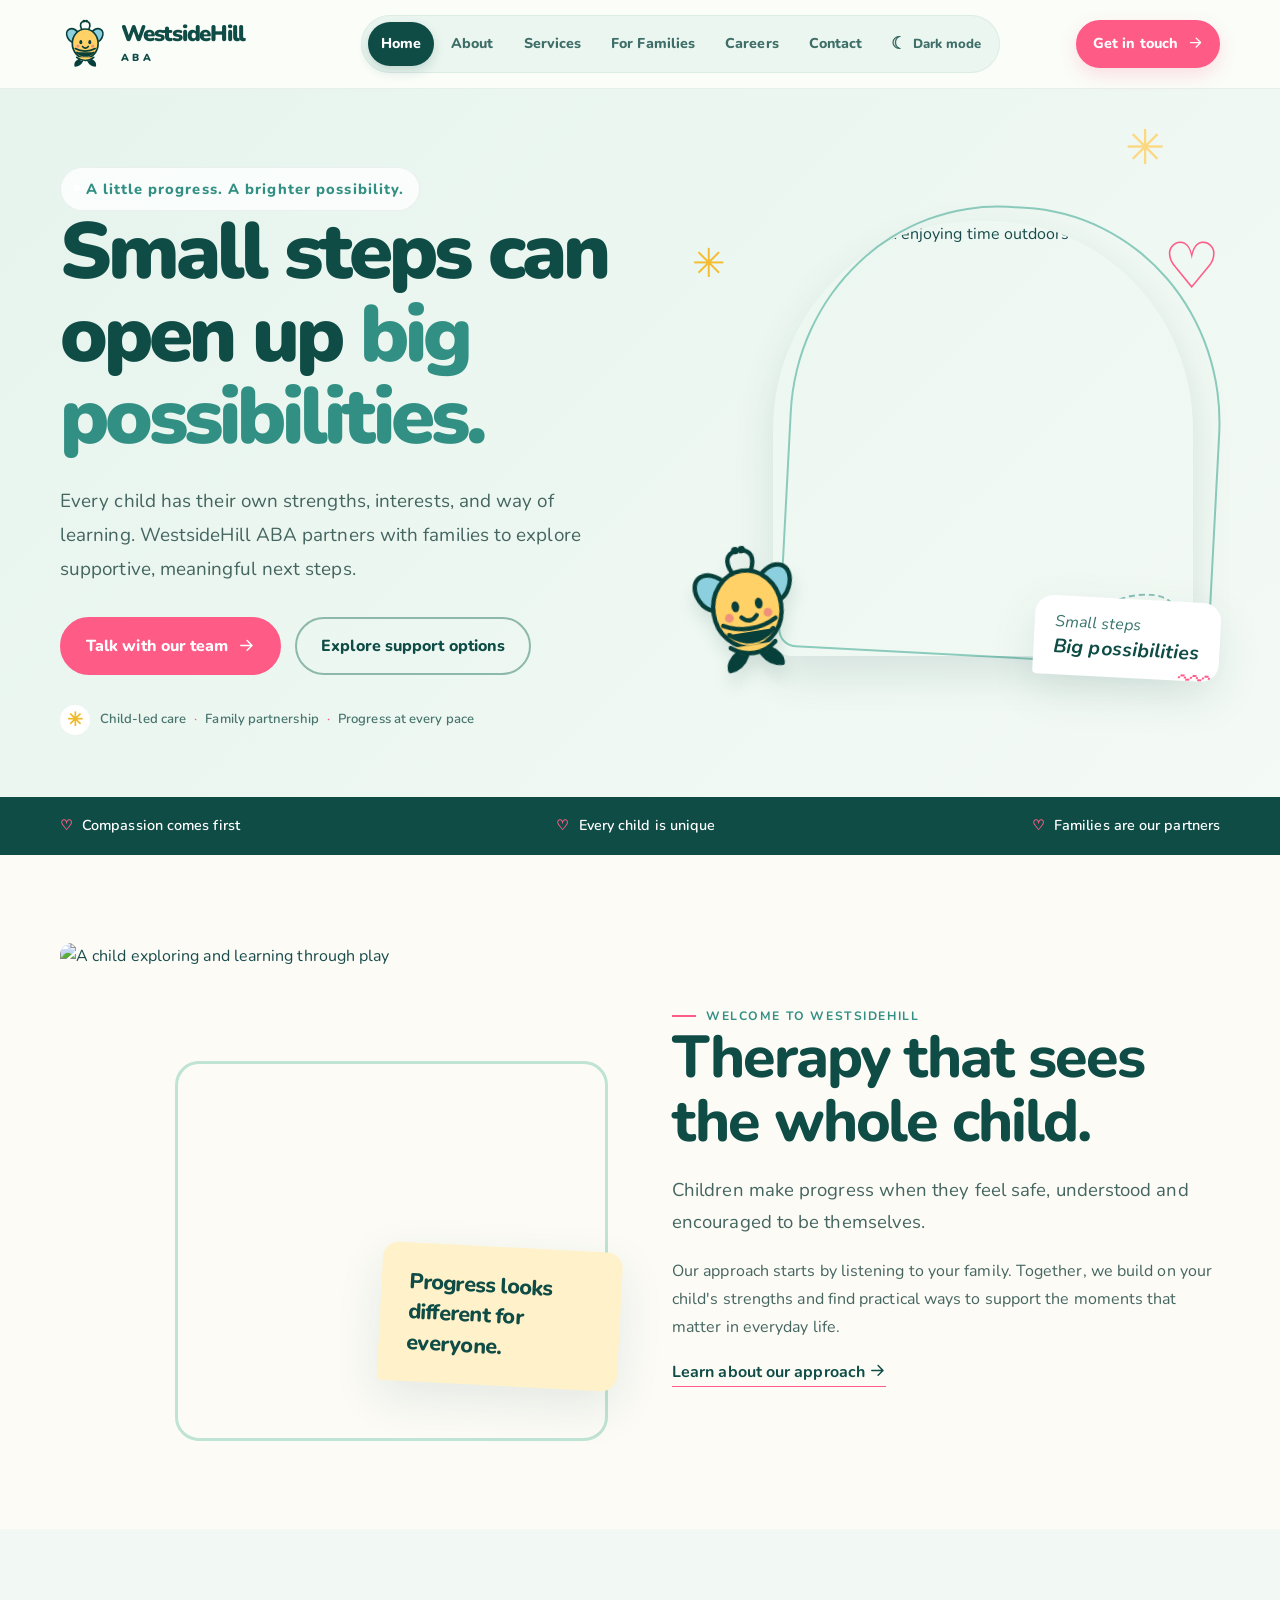
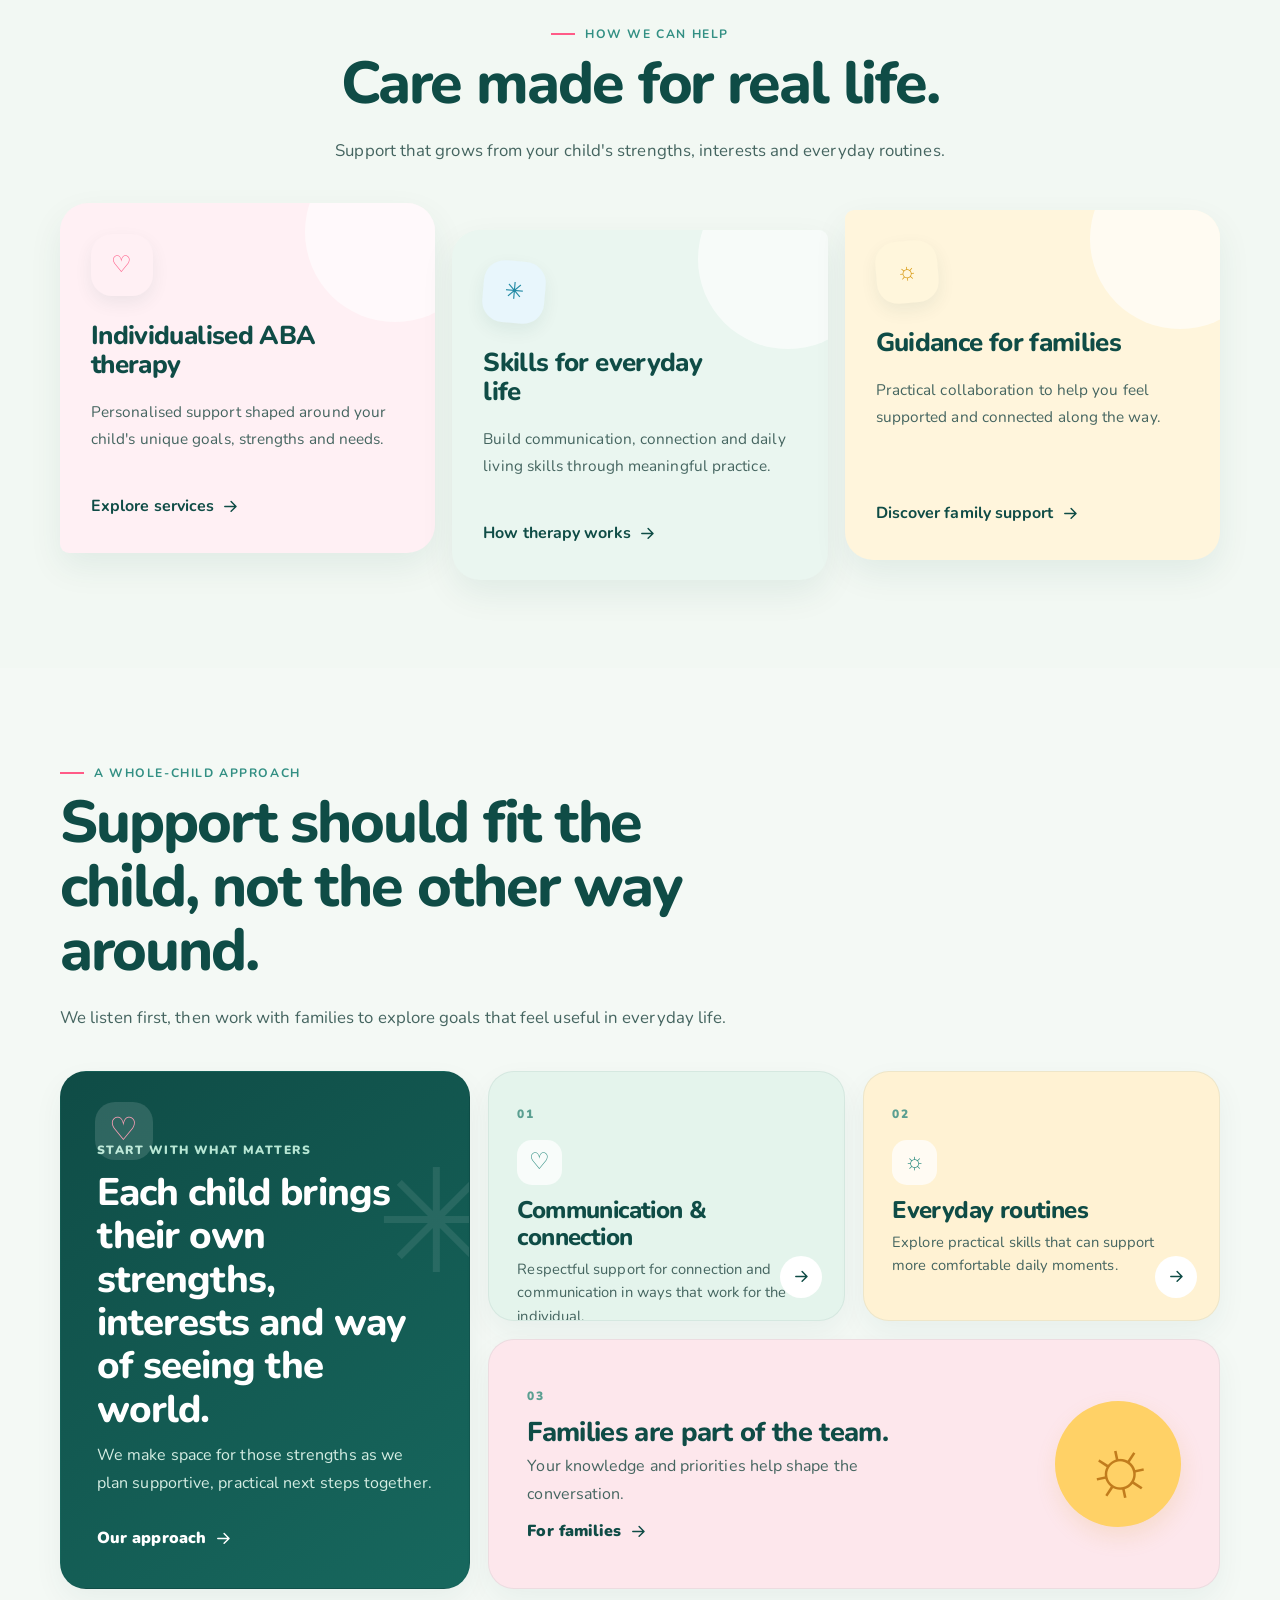
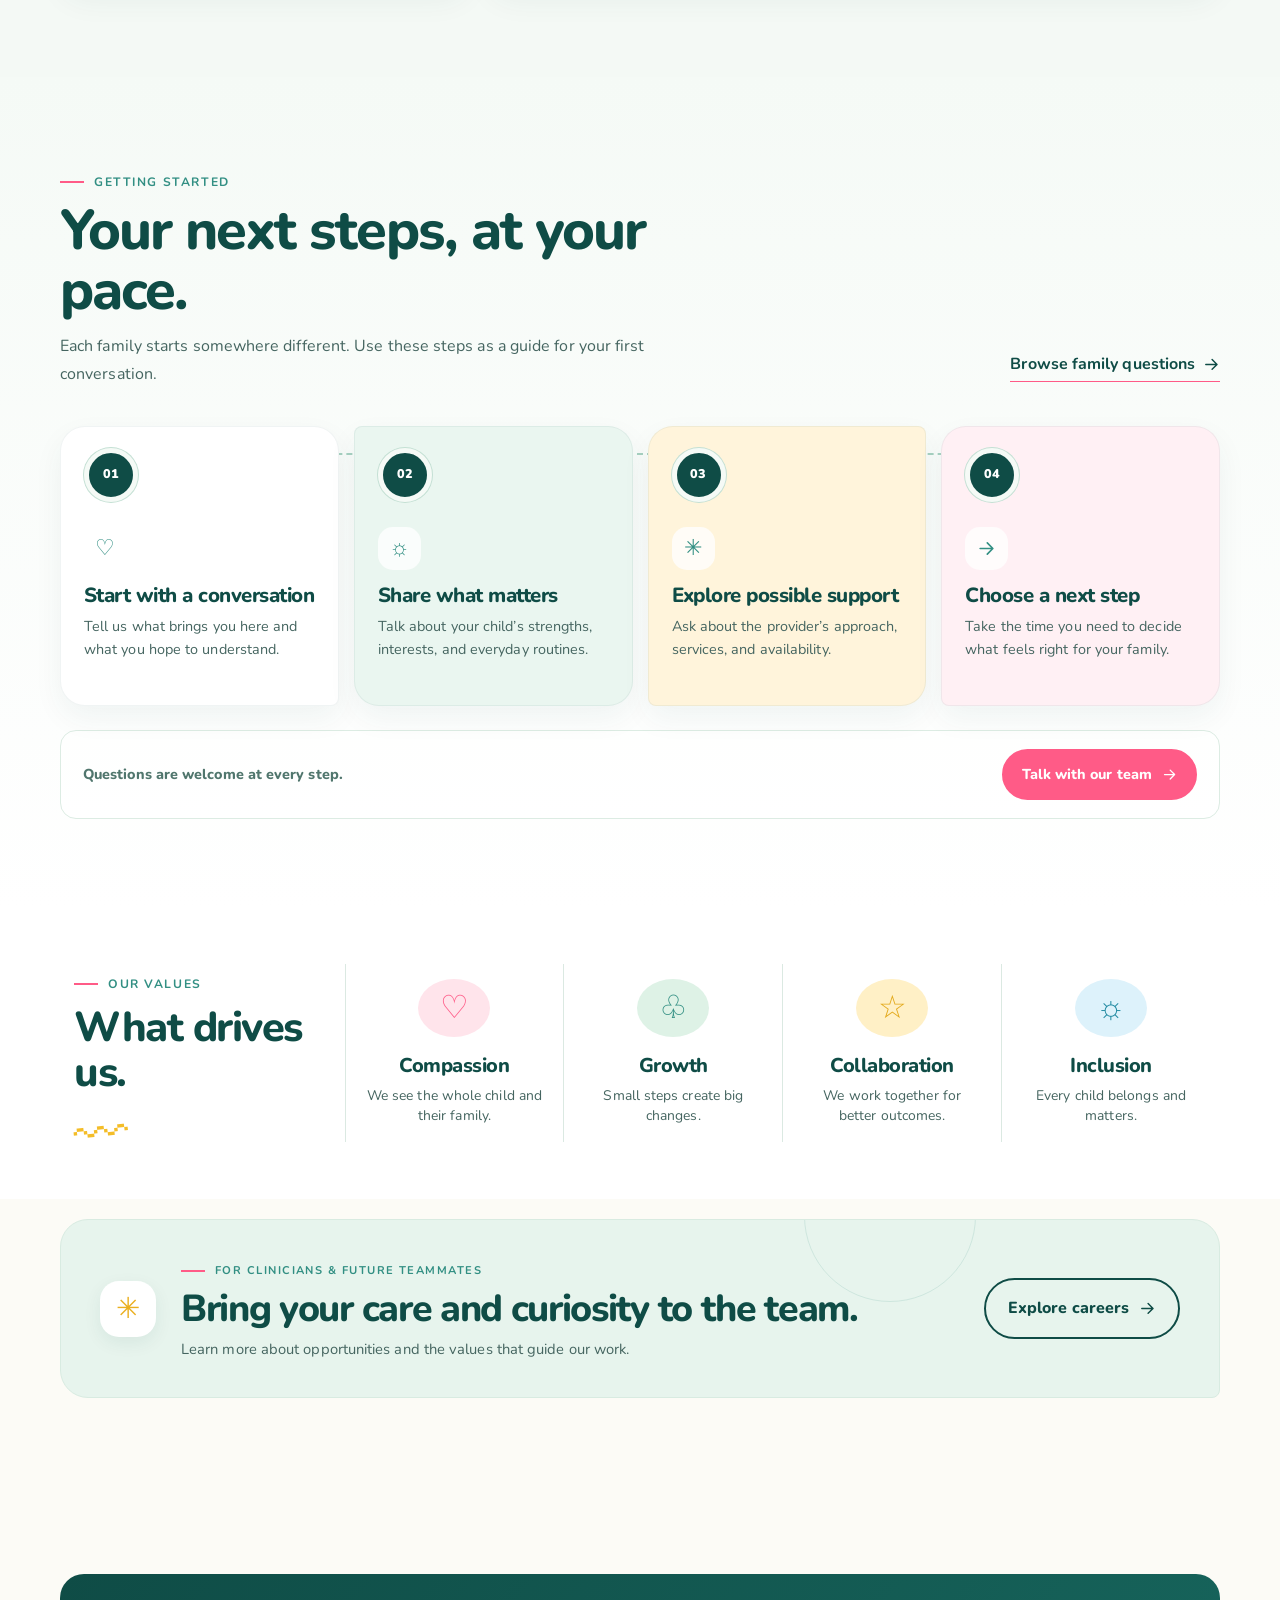
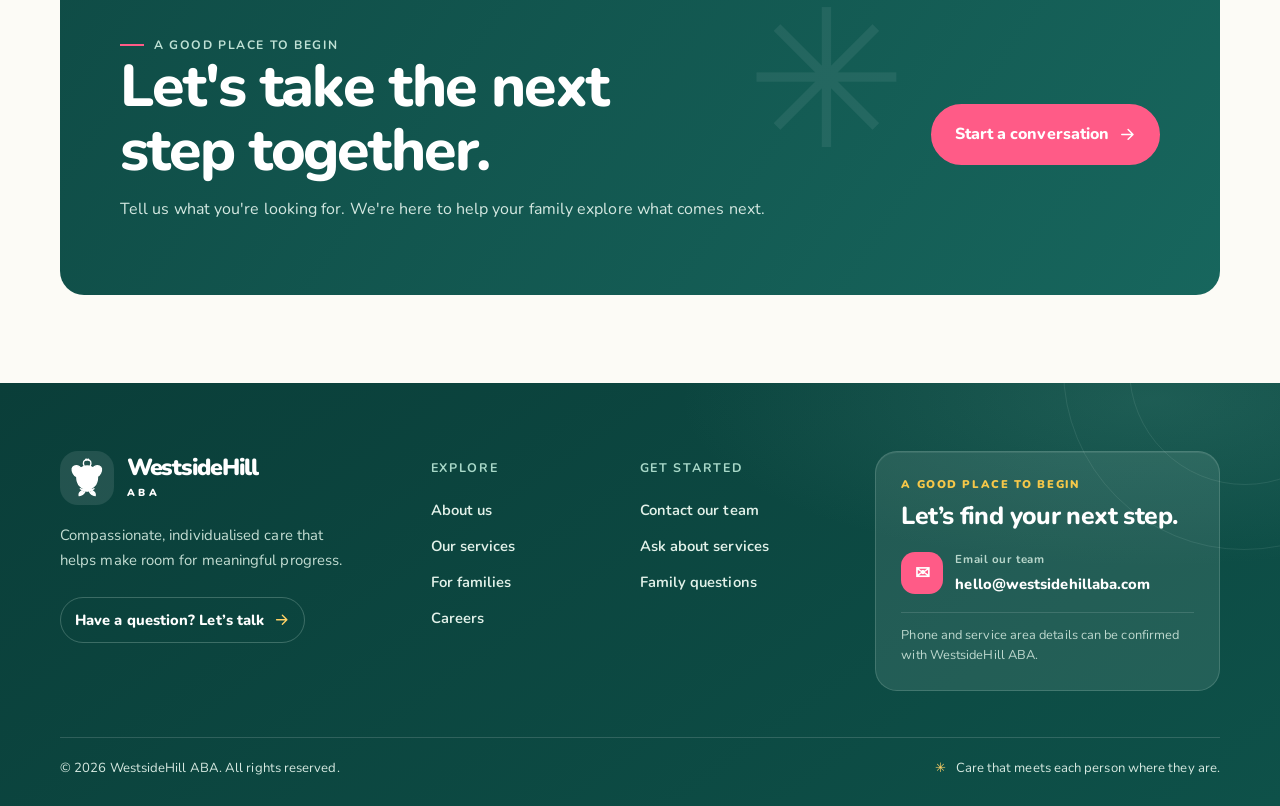
==== commit 5720bcbb: "Add files via upload" ====
--- a/index.html
+++ b/index.html
@@ -1,7 +1,7 @@
 <!doctype html>
 <html lang="en"><head><meta charset="utf-8"><meta name="viewport" content="width=device-width, initial-scale=1"><meta name="description" content="Compassionate, individualised ABA therapy that helps children build meaningful skills alongside the people who know them best."><meta name="theme-color" content="#E6F4ED"><title>WestsideHill ABA | A little progress. A brighter possibility.</title><script>try{if(localStorage.getItem("westsidehill-theme")==="dark")document.documentElement.dataset.theme="dark"}catch(e){}</script><link rel="stylesheet" href="assets/style.css"></head>
 <body><div id="site-header"></div><main>
-<section class="hero home-hero"><div class="container hero-grid"><div class="hero-copy"><span class="eyebrow">A little progress. A brighter possibility.</span><h1>Every child deserves the right support to <em>thrive.</em></h1><p class="lead">At WestsideHill ABA, we provide compassionate, evidence-based therapy to help children with autism build skills, gain independence, and reach their full potential.</p><div class="hero-actions"><a class="btn" href="contact.html#enquiry">Start your journey <span><svg class="arrow-icon" viewBox="0 0 24 24" aria-hidden="true" focusable="false"><path d="M4 12h15M13 5l7 7-7 7"/></svg></span></a><a class="btn secondary" href="about.html#our-approach">Get to know us</a></div><div class="hero-proof"><span class="proof-bee">✳</span><span>Child-led care <i>·</i> Family partnership <i>·</i> Progress at every pace</span></div></div><div class="hero-art"><div class="photo-frame"></div><img class="hero-photo" src="https://images.unsplash.com/photo-1503454537195-1dcabb73ffb9?auto=format&fit=crop&w=1100&q=85" alt="A smiling child enjoying time outdoors"><img class="bee-float" src="assets/bee-mark.svg" alt=""><span class="star" style="left:2%;top:5%">✳</span><span class="scribble" style="right:0;top:6%">♡</span><div class="hero-caption">Small steps<br><strong>Big possibilities</strong><span>〰</span></div><div class="hero-doodle"></div></div></div><span class="decor star-one">✳</span></section>
+<section class="hero home-hero"><div class="container hero-grid"><div class="hero-copy"><span class="eyebrow">A little progress. A brighter possibility.</span><h1>Small steps can open up <em>big possibilities.</em></h1><p class="lead">Every child has their own strengths, interests, and way of learning. WestsideHill ABA partners with families to explore supportive, meaningful next steps.</p><div class="hero-actions"><a class="btn" href="contact.html#enquiry">Talk with our team <span><svg class="arrow-icon" viewBox="0 0 24 24" aria-hidden="true" focusable="false"><path d="M4 12h15M13 5l7 7-7 7"/></svg></span></a><a class="btn secondary" href="services.html#support-areas">Explore support options</a></div><div class="hero-proof"><span class="proof-bee">✳</span><span>Child-led care <i>·</i> Family partnership <i>·</i> Progress at every pace</span></div></div><div class="hero-art"><div class="photo-frame"></div><img class="hero-photo" src="https://images.unsplash.com/photo-1503454537195-1dcabb73ffb9?auto=format&fit=crop&w=1100&q=85" alt="A smiling child enjoying time outdoors"><img class="bee-float" src="assets/bee-mark.svg" alt=""><span class="star" style="left:2%;top:5%">✳</span><span class="scribble" style="right:0;top:6%">♡</span><div class="hero-caption">Small steps<br><strong>Big possibilities</strong><span>〰</span></div><div class="hero-doodle"></div></div></div><span class="decor star-one">✳</span></section>
 <div class="trust-strip"><div class="container trust-inner"><span>Compassion comes first</span><span>Every child is unique</span><span>Families are our partners</span></div></div>
 <section class="section" id="welcome"><div class="container split"><div class="image-stack reveal"><img src="https://images.unsplash.com/photo-1544776193-352d25ca82cd?auto=format&fit=crop&w=1000&q=85" alt="A child exploring and learning through play"><div class="note-card"><strong>Progress looks different for everyone.</strong></div></div><div class="reveal"><span class="eyebrow">Welcome to WestsideHill</span><h2>Therapy that sees the whole child.</h2><p class="lead">Children make progress when they feel safe, understood and encouraged to be themselves.</p><p>Our approach starts by listening to your family. Together, we build on your child's strengths and find practical ways to support the moments that matter in everyday life.</p><a class="text-link" href="about.html#our-approach">Learn about our approach <span><svg class="arrow-icon" viewBox="0 0 24 24" aria-hidden="true" focusable="false"><path d="M4 12h15M13 5l7 7-7 7"/></svg></span></a></div></div></section>
 <section class="section services-home" id="home-services"><div class="container"><div class="section-head center reveal"><span class="eyebrow">How we can help</span><h2>Care made for real life.</h2><p>Support that grows from your child's strengths, interests and everyday routines.</p></div><div class="cards"><article class="card reveal"><div class="icon-badge coral">♡</div><h3>Individualised ABA therapy</h3><p>Personalised support shaped around your child's unique goals, strengths and needs.</p><a class="text-link" href="services.html#support-areas">Explore services <svg class="arrow-icon" viewBox="0 0 24 24" aria-hidden="true" focusable="false"><path d="M4 12h15M13 5l7 7-7 7"/></svg></a></article><article class="card reveal"><div class="icon-badge blue">✳</div><h3>Skills for everyday life</h3><p>Build communication, connection and daily living skills through meaningful practice.</p><a class="text-link" href="services.html#service-process">How therapy works <svg class="arrow-icon" viewBox="0 0 24 24" aria-hidden="true" focusable="false"><path d="M4 12h15M13 5l7 7-7 7"/></svg></a></article><article class="card reveal"><div class="icon-badge yellow">☼</div><h3>Guidance for families</h3><p>Practical collaboration to help you feel supported and connected along the way.</p><a class="text-link" href="families.html#family-support">Discover family support <svg class="arrow-icon" viewBox="0 0 24 24" aria-hidden="true" focusable="false"><path d="M4 12h15M13 5l7 7-7 7"/></svg></a></article></div></div></section>
@@ -11,7 +11,8 @@
 <article class="bento-card bento-routines reveal"><span class="bento-number">02</span><div class="bento-mini-icon">☼</div><h3>Everyday routines</h3><p>Explore practical skills that can support more comfortable daily moments.</p><a href="services.html#daily-living" aria-label="Explore daily living support"><svg class="arrow-icon" viewBox="0 0 24 24" aria-hidden="true" focusable="false"><path d="M4 12h15M13 5l7 7-7 7"/></svg></a></article>
 <article class="bento-card bento-family reveal"><div class="bento-family-copy"><span class="bento-number">03</span><h3>Families are part of the team.</h3><p>Your knowledge and priorities help shape the conversation.</p><a class="bento-link" href="families.html#family-support">For families <svg class="arrow-icon" viewBox="0 0 24 24" aria-hidden="true" focusable="false"><path d="M4 12h15M13 5l7 7-7 7"/></svg></a></div><div class="family-sun" aria-hidden="true">☼</div></article>
 </div></div></section>
-<section class="section journey-section" id="home-start"><div class="container journey-wrap"><div class="journey-intro reveal"><span class="eyebrow">Getting started</span><h2>A first step can be simple.</h2><p>You don't need to have every answer ready. A conversation can help you understand the available options.</p><a class="btn" href="contact.html#enquiry">Talk with us <svg class="arrow-icon" viewBox="0 0 24 24" aria-hidden="true" focusable="false"><path d="M4 12h15M13 5l7 7-7 7"/></svg></a></div><div class="journey-steps"><article class="journey-step reveal"><span>01</span><div><h3>Tell us what you're looking for</h3><p>Share your questions and the kind of support you're exploring.</p></div></article><article class="journey-step reveal"><span>02</span><div><h3>Learn about the options</h3><p>Ask about approach, services, availability and next steps.</p></div></article><article class="journey-step reveal"><span>03</span><div><h3>Choose what feels right</h3><p>Take the time you need to make an informed decision.</p></div></article></div></div></section>
+<section class="section journey-section" id="home-start"><div class="container"><div class="journey-heading reveal"><div><span class="eyebrow">Getting started</span><h2>Your next steps, at your pace.</h2><p>Each family starts somewhere different. Use these steps as a guide for your first conversation.</p></div><a class="text-link" href="families.html#common-questions">Browse family questions <svg class="arrow-icon" viewBox="0 0 24 24" aria-hidden="true" focusable="false"><path d="M4 12h15M13 5l7 7-7 7"/></svg></a></div><div class="journey-track"><article class="journey-card reveal"><span class="journey-count">01</span><div class="journey-icon">♡</div><h3>Start with a conversation</h3><p>Tell us what brings you here and what you hope to understand.</p></article><article class="journey-card reveal"><span class="journey-count">02</span><div class="journey-icon">☼</div><h3>Share what matters</h3><p>Talk about your child’s strengths, interests, and everyday routines.</p></article><article class="journey-card reveal"><span class="journey-count">03</span><div class="journey-icon">✳</div><h3>Explore possible support</h3><p>Ask about the provider’s approach, services, and availability.</p></article><article class="journey-card reveal"><span class="journey-count">04</span><div class="journey-icon"><svg class="arrow-icon" viewBox="0 0 24 24" aria-hidden="true" focusable="false"><path d="M4 12h15M13 5l7 7-7 7"/></svg></div><h3>Choose a next step</h3><p>Take the time you need to decide what feels right for your family.</p></article></div><div class="journey-bottom"><span>Questions are welcome at every step.</span><a class="btn" href="contact.html#enquiry">Talk with our team <svg class="arrow-icon" viewBox="0 0 24 24" aria-hidden="true" focusable="false"><path d="M4 12h15M13 5l7 7-7 7"/></svg></a></div></div></section>
 <section class="values-section"><div class="container values-layout"><div class="values-title"><span class="eyebrow">Our values</span><h2>What drives us.</h2><span class="hand-underline">〰</span></div><div class="value"><div class="value-icon pink">♡</div><h3>Compassion</h3><p>We see the whole child and their family.</p></div><div class="value"><div class="value-icon mint">♧</div><h3>Growth</h3><p>Small steps create big changes.</p></div><div class="value"><div class="value-icon gold">☆</div><h3>Collaboration</h3><p>We work together for better outcomes.</p></div><div class="value"><div class="value-icon sky">☼</div><h3>Inclusion</h3><p>Every child belongs and matters.</p></div></div></section>
+<section class="section careers-invite" id="join-our-team"><div class="container"><div class="careers-invite-inner reveal"><div class="careers-invite-mark">✳</div><div><span class="eyebrow">For clinicians & future teammates</span><h2>Bring your care and curiosity to the team.</h2><p>Learn more about opportunities and the values that guide our work.</p></div><a class="btn secondary" href="careers.html#opportunities">Explore careers <svg class="arrow-icon" viewBox="0 0 24 24" aria-hidden="true" focusable="false"><path d="M4 12h15M13 5l7 7-7 7"/></svg></a></div></div></section>
 <section class="section"><div class="container"><div class="cta-band reveal"><div><span class="eyebrow" style="color:#BFE1D5">A good place to begin</span><h2>Let's take the next step together.</h2><p>Tell us what you're looking for. We're here to help your family explore what comes next.</p></div><a class="btn" href="contact.html#enquiry">Start a conversation <svg class="arrow-icon" viewBox="0 0 24 24" aria-hidden="true" focusable="false"><path d="M4 12h15M13 5l7 7-7 7"/></svg></a></div></div></section>
 </main><div id="site-footer"></div><script src="assets/script.js"></script></body></html>
--- a/assets/style.css
+++ b/assets/style.css
@@ -119,3 +119,11 @@
 @media(max-width:700px){.bento-grid{grid-template-columns:minmax(0,1fr);grid-template-rows:auto;gap:12px}.bento-main{grid-row:auto;min-height:315px;padding:25px}.bento-main .bento-symbol{top:22px;left:24px;width:52px;height:52px}.bento-main h3{font-size:clamp(1.85rem,8.5vw,2.12rem)}.bento-family{grid-column:auto;grid-row:auto;align-items:flex-start;flex-direction:column;min-height:230px;padding:23px 92px 23px 23px}.bento-family h3{max-width:245px}.bento-family p{max-width:220px}.family-sun{width:70px;height:70px;right:-4px;bottom:-4px;font-size:3rem}}
 @media(max-width:430px){.bento-card:not(.bento-main):not(.bento-family){min-height:255px;padding:21px 21px 76px}.bento-card:not(.bento-main):not(.bento-family)>a{right:18px;bottom:17px}.bento-family{min-height:235px;padding-right:84px}.bento-family h3{max-width:220px;font-size:1.4rem}.family-sun{width:62px;height:62px;font-size:2.7rem}.bento-main{min-height:300px;padding:22px}.bento-main h3{font-size:clamp(1.75rem,8.5vw,2rem)}}
 @media(max-width:700px){.bento-main{justify-content:flex-start}.bento-main .bento-symbol{position:relative;inset:auto;width:46px;height:46px;margin:0 0 14px;border-radius:16px}.bento-main .bento-orbit{display:none}.bento-main .bento-kicker{margin-top:0}.bento-main h3{margin-top:8px}}
+
+/* A family journey inspired by clear, step-by-step care websites */
+.journey-section{background:linear-gradient(180deg,#F5FAF6 0%,#fff 100%)}.journey-heading{display:flex;align-items:flex-end;justify-content:space-between;gap:30px;margin-bottom:38px}.journey-heading h2{max-width:650px;margin:9px 0 10px;font-size:clamp(2.35rem,4.5vw,3.5rem)}.journey-heading p{max-width:620px;margin:0}.journey-heading .text-link{display:inline-flex;align-items:center;gap:8px;white-space:nowrap;margin-bottom:6px}.journey-track{position:relative;display:grid;grid-template-columns:repeat(4,minmax(0,1fr));gap:15px}.journey-track:before{content:"";position:absolute;z-index:0;left:10%;right:10%;top:27px;border-top:2px dashed #A8D2C2}.journey-card{position:relative;z-index:1;min-height:280px;padding:21px 23px 25px;border:1px solid rgba(15,76,70,.06);border-radius:25px 25px 8px 25px;background:#fff;box-shadow:0 12px 30px rgba(15,76,70,.055)}.journey-card:nth-child(2){background:#EAF6F0;border-radius:8px 25px 25px}.journey-card:nth-child(3){background:#FFF4DB;border-radius:25px 8px 25px}.journey-card:nth-child(4){background:#FFF0F4;border-radius:25px 25px 25px 8px}.journey-count{width:54px;height:54px;display:grid;place-items:center;border:5px solid #F5FAF6;border-radius:50%;background:var(--teal);color:#fff;font-weight:900;font-size:.79rem;box-shadow:0 0 0 1px #C4E0D4}.journey-icon{width:43px;height:43px;margin:25px 0 13px;display:grid;place-items:center;border-radius:15px;background:rgba(255,255,255,.78);color:var(--teal-2);font-size:1.4rem}.journey-icon .arrow-icon{width:19px;height:19px}.journey-card h3{font-size:1.28rem;margin:0 0 8px;line-height:1.2}.journey-card p{font-size:.9rem;margin:0;line-height:1.6}.journey-bottom{display:flex;align-items:center;justify-content:space-between;gap:24px;margin-top:24px;padding:18px 22px;border:1px solid #DCECE3;border-radius:16px;background:rgba(255,255,255,.8);color:#50766D;font-weight:800;font-size:.9rem}.journey-bottom .btn{padding:12px 18px}
+.careers-invite{padding-top:20px}.careers-invite-inner{position:relative;overflow:hidden;display:grid;grid-template-columns:58px minmax(0,1fr) auto;align-items:center;gap:23px;padding:34px 39px;border-radius:28px 28px 8px 28px;background:#E7F4ED;border:1px solid #D8EBE1}.careers-invite-mark{width:56px;height:56px;display:grid;place-items:center;border-radius:19px;background:#fff;color:#EAAF20;font-size:1.8rem;box-shadow:0 6px 18px rgba(15,76,70,.07)}.careers-invite-inner .eyebrow{font-size:.7rem}.careers-invite-inner h2{margin:8px 0;font-size:clamp(1.65rem,3vw,2.35rem)}.careers-invite-inner p{margin:0;font-size:.92rem}.careers-invite-inner>.btn{white-space:nowrap}.careers-invite-inner:after{content:"";position:absolute;right:21%;top:-90px;width:170px;height:170px;border:1px solid rgba(50,143,131,.14);border-radius:50%;pointer-events:none}
+@media(max-width:900px){.journey-track{grid-template-columns:repeat(2,minmax(0,1fr));gap:14px}.journey-track:before{display:none}.journey-card{min-height:245px}.journey-count{border-color:#fff}.journey-heading{align-items:flex-start}.careers-invite-inner{grid-template-columns:52px minmax(0,1fr);padding:29px}.careers-invite-inner>.btn{grid-column:2;justify-self:start}}
+@media(max-width:700px){.journey-heading{display:block;margin-bottom:24px}.journey-heading .text-link{margin-top:15px}.journey-track{grid-template-columns:1fr;gap:10px}.journey-card,.journey-card:nth-child(2),.journey-card:nth-child(3),.journey-card:nth-child(4){display:grid;grid-template-columns:42px minmax(0,1fr);grid-template-rows:auto auto 1fr;align-items:start;gap:7px 13px;min-height:0;padding:17px;border-radius:19px 19px 7px 19px}.journey-count{grid-column:1;grid-row:1;width:40px;height:40px;border-width:3px}.journey-icon{grid-column:2;grid-row:1;width:36px;height:36px;margin:0;border-radius:12px}.journey-card h3{grid-column:2;grid-row:2;margin:0;font-size:1.13rem}.journey-card p{grid-column:2;grid-row:3;font-size:.88rem}.journey-bottom{display:grid;grid-template-columns:1fr;gap:12px;padding:17px;margin-top:15px}.journey-bottom .btn{justify-self:start}.careers-invite{padding-top:0}.careers-invite-inner{grid-template-columns:45px minmax(0,1fr);gap:14px;padding:23px;border-radius:22px 22px 7px 22px}.careers-invite-mark{width:44px;height:44px;border-radius:15px}.careers-invite-inner h2{font-size:1.55rem}.careers-invite-inner>.btn{grid-column:1/-1;justify-self:stretch}}
+@media(max-width:430px){.journey-heading h2{font-size:2.15rem}.journey-card,.journey-card:nth-child(2),.journey-card:nth-child(3),.journey-card:nth-child(4){padding:15px;gap:6px 11px}.careers-invite-inner{padding:19px}.careers-invite-inner .eyebrow{font-size:.65rem;letter-spacing:.08em}}
+html[data-theme="dark"] .journey-section{background:linear-gradient(180deg,#14241F,#101D1A)}html[data-theme="dark"] .journey-track:before{border-color:#486F61}html[data-theme="dark"] .journey-card,html[data-theme="dark"] .journey-card:nth-child(2),html[data-theme="dark"] .journey-card:nth-child(3),html[data-theme="dark"] .journey-card:nth-child(4){background:#1B2B27;border-color:#304B44}html[data-theme="dark"] .journey-count{border-color:#14241F;box-shadow:0 0 0 1px #47695E}html[data-theme="dark"] .journey-icon{background:#263F37;color:#BDE3D5}html[data-theme="dark"] .journey-bottom{background:#1B2B27;border-color:#304B44;color:#D2E7DE}html[data-theme="dark"] .careers-invite-inner{background:#1B302A;border-color:#304B44}html[data-theme="dark"] .careers-invite-mark{background:#263F37;color:#FFD166}
